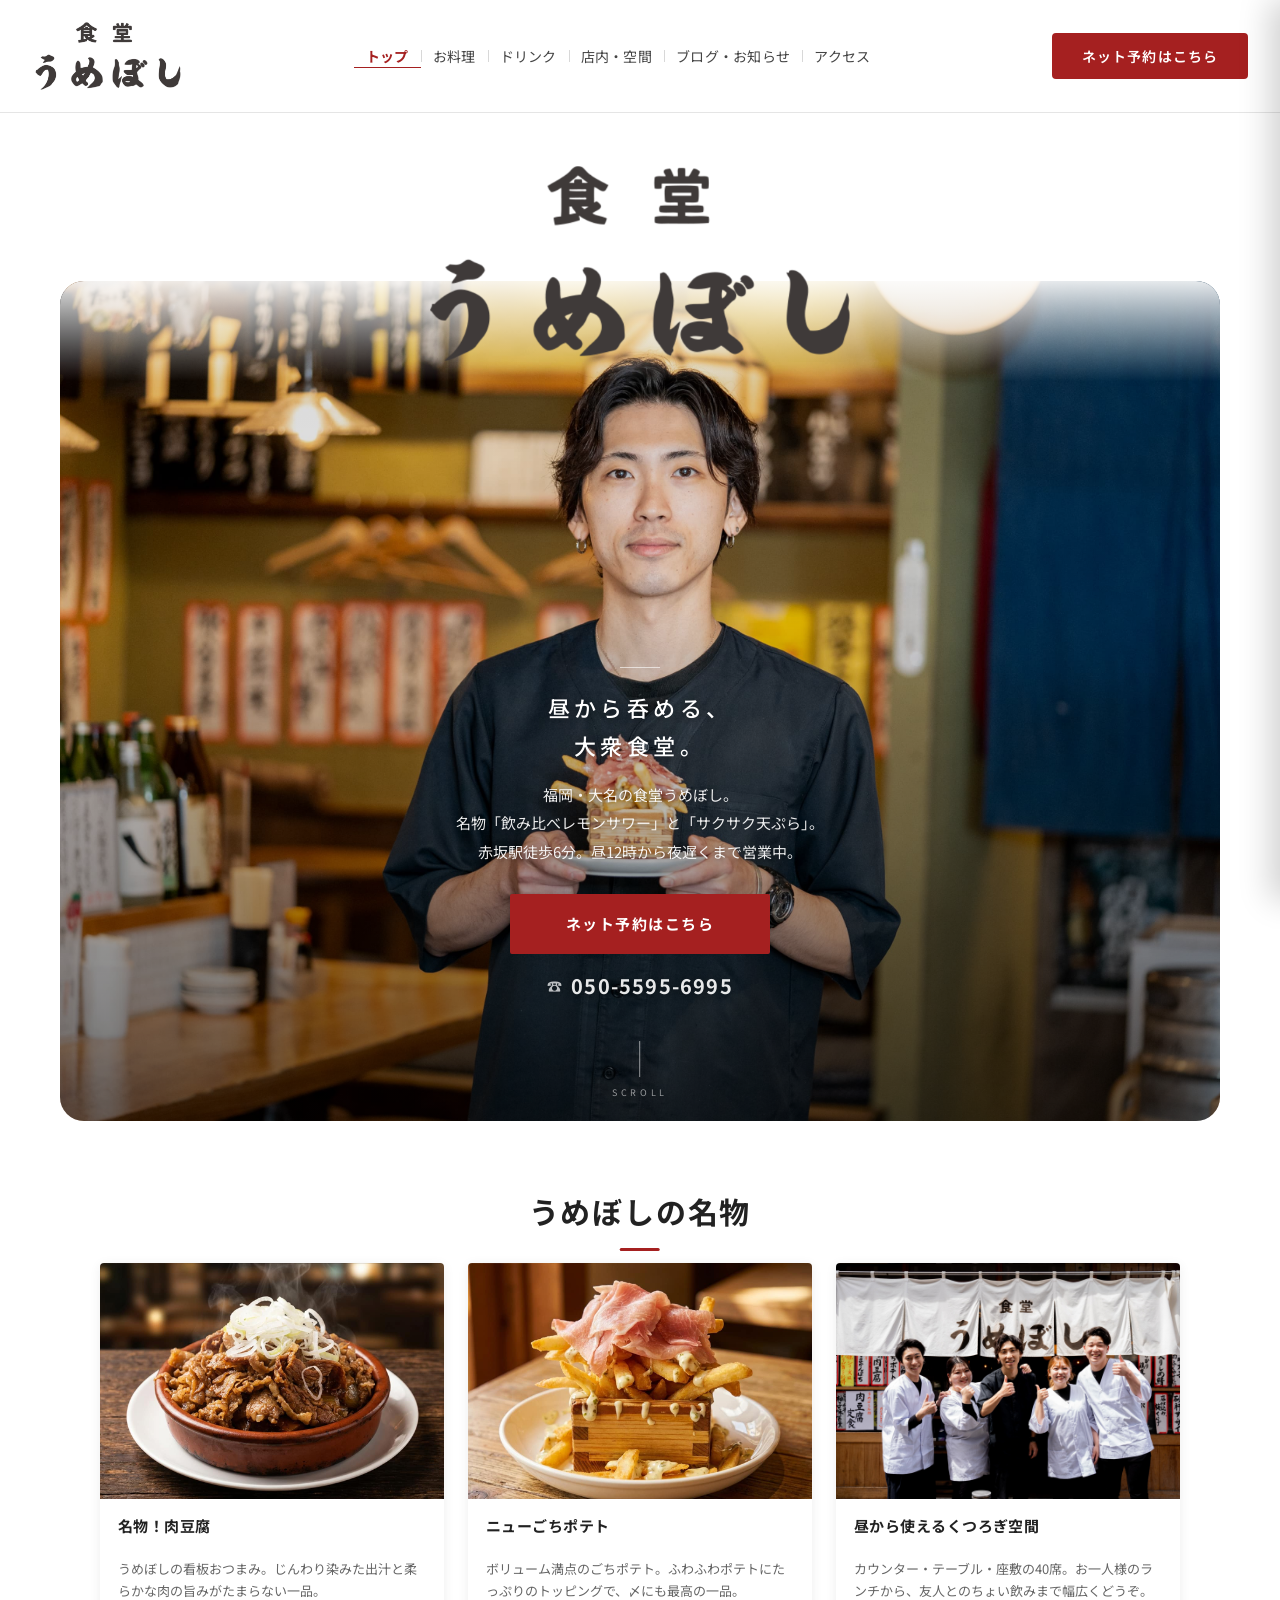
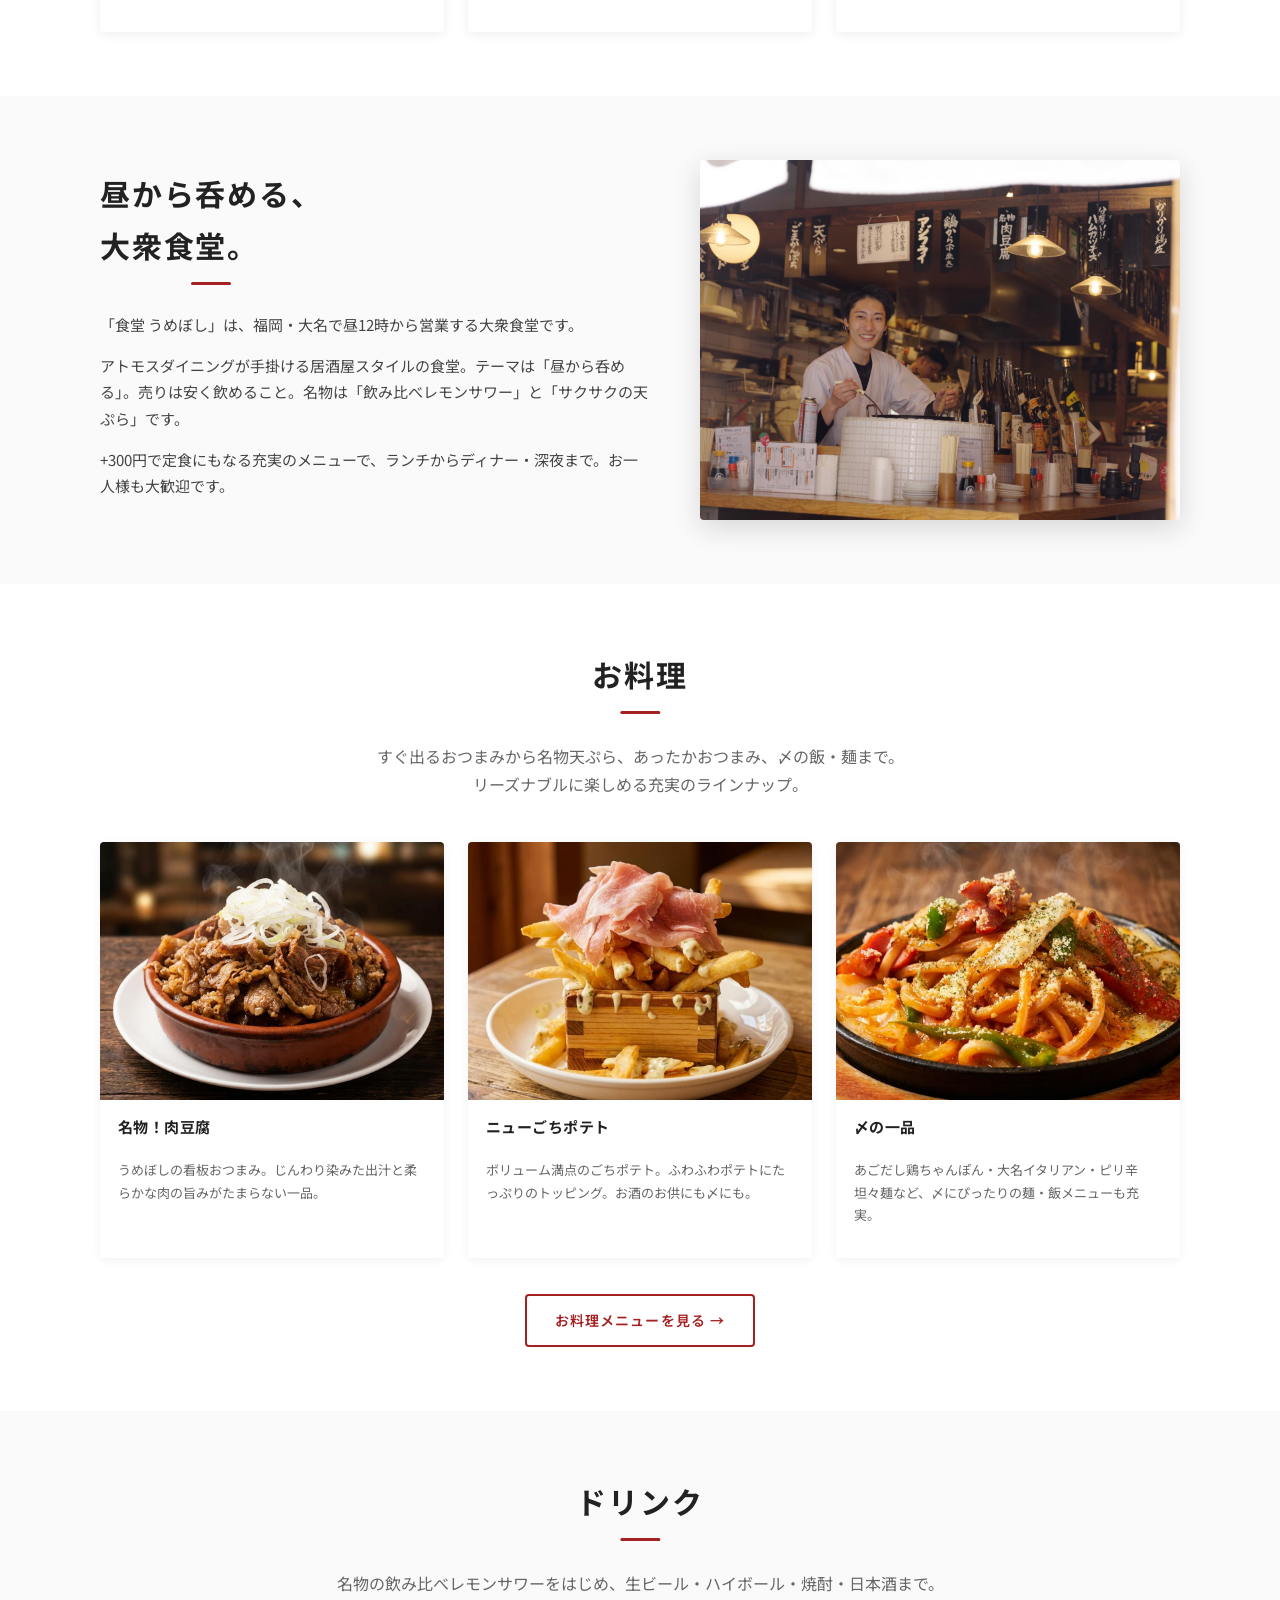
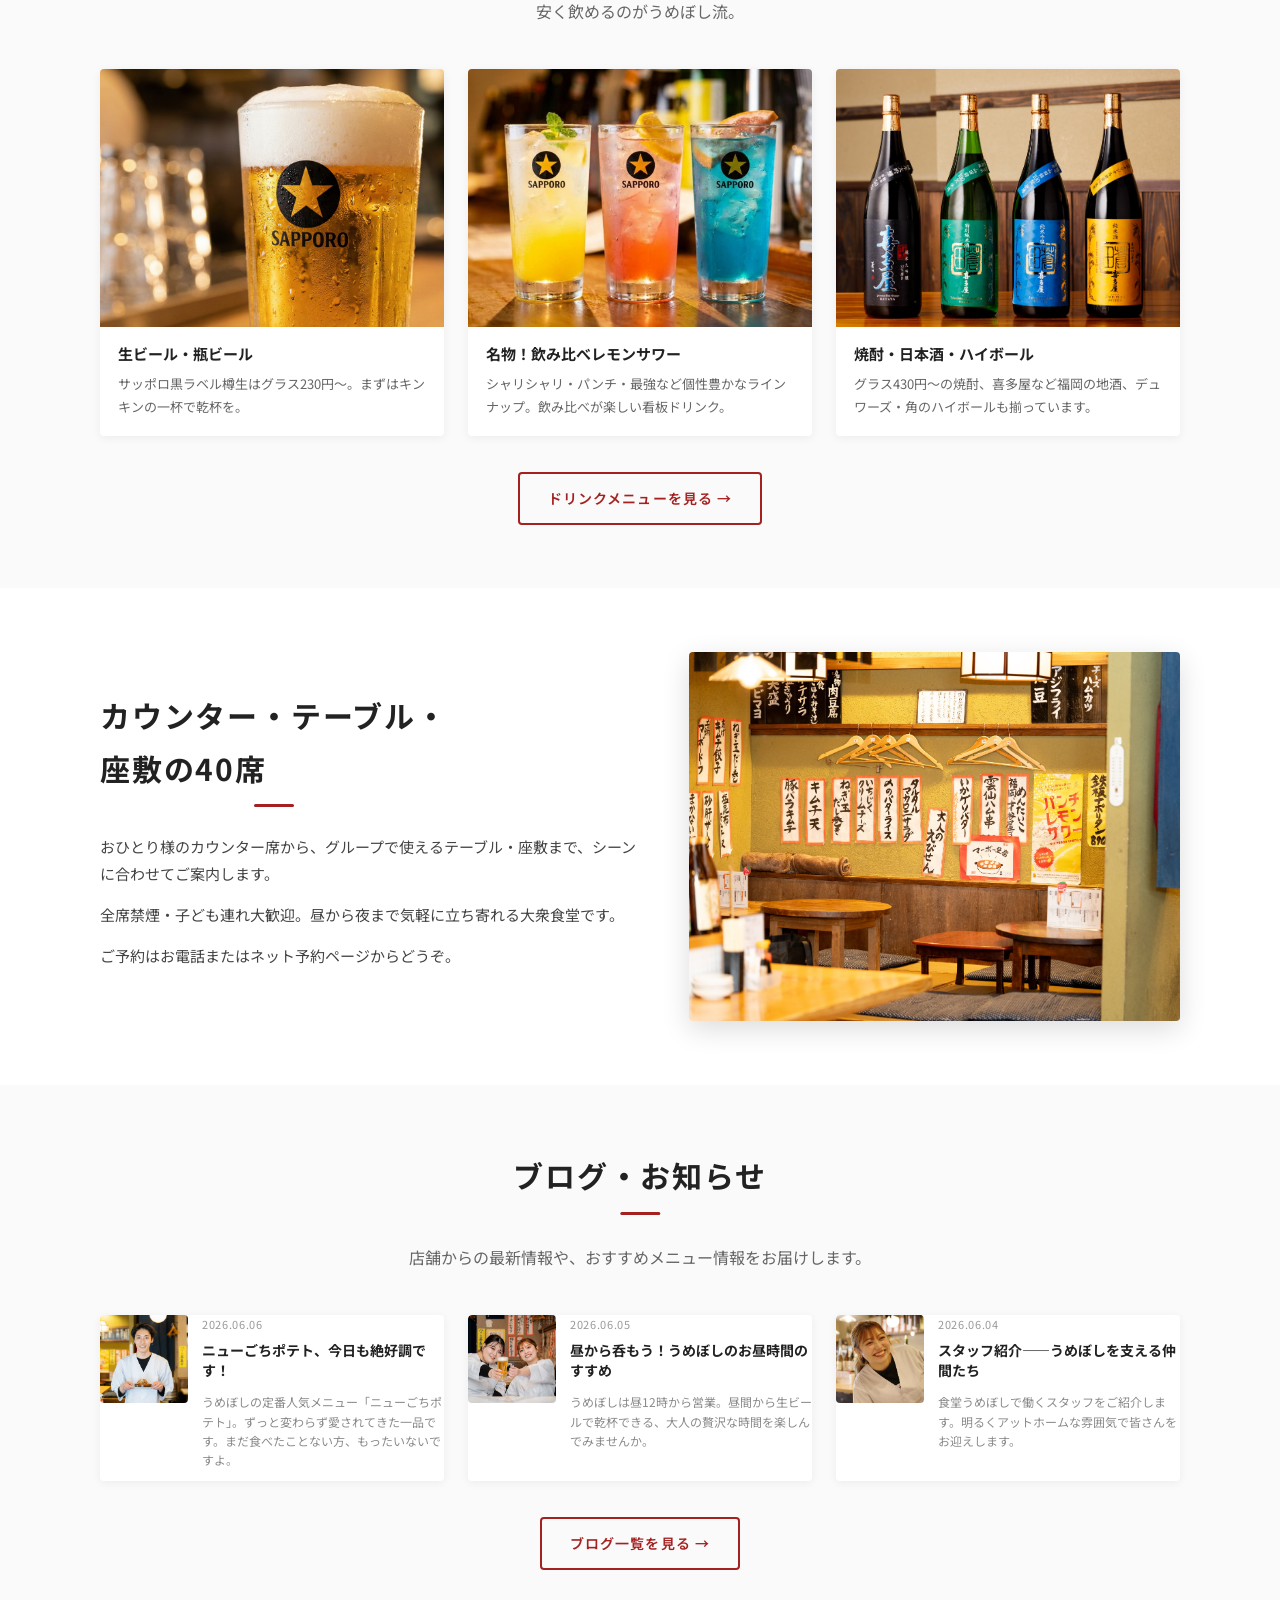
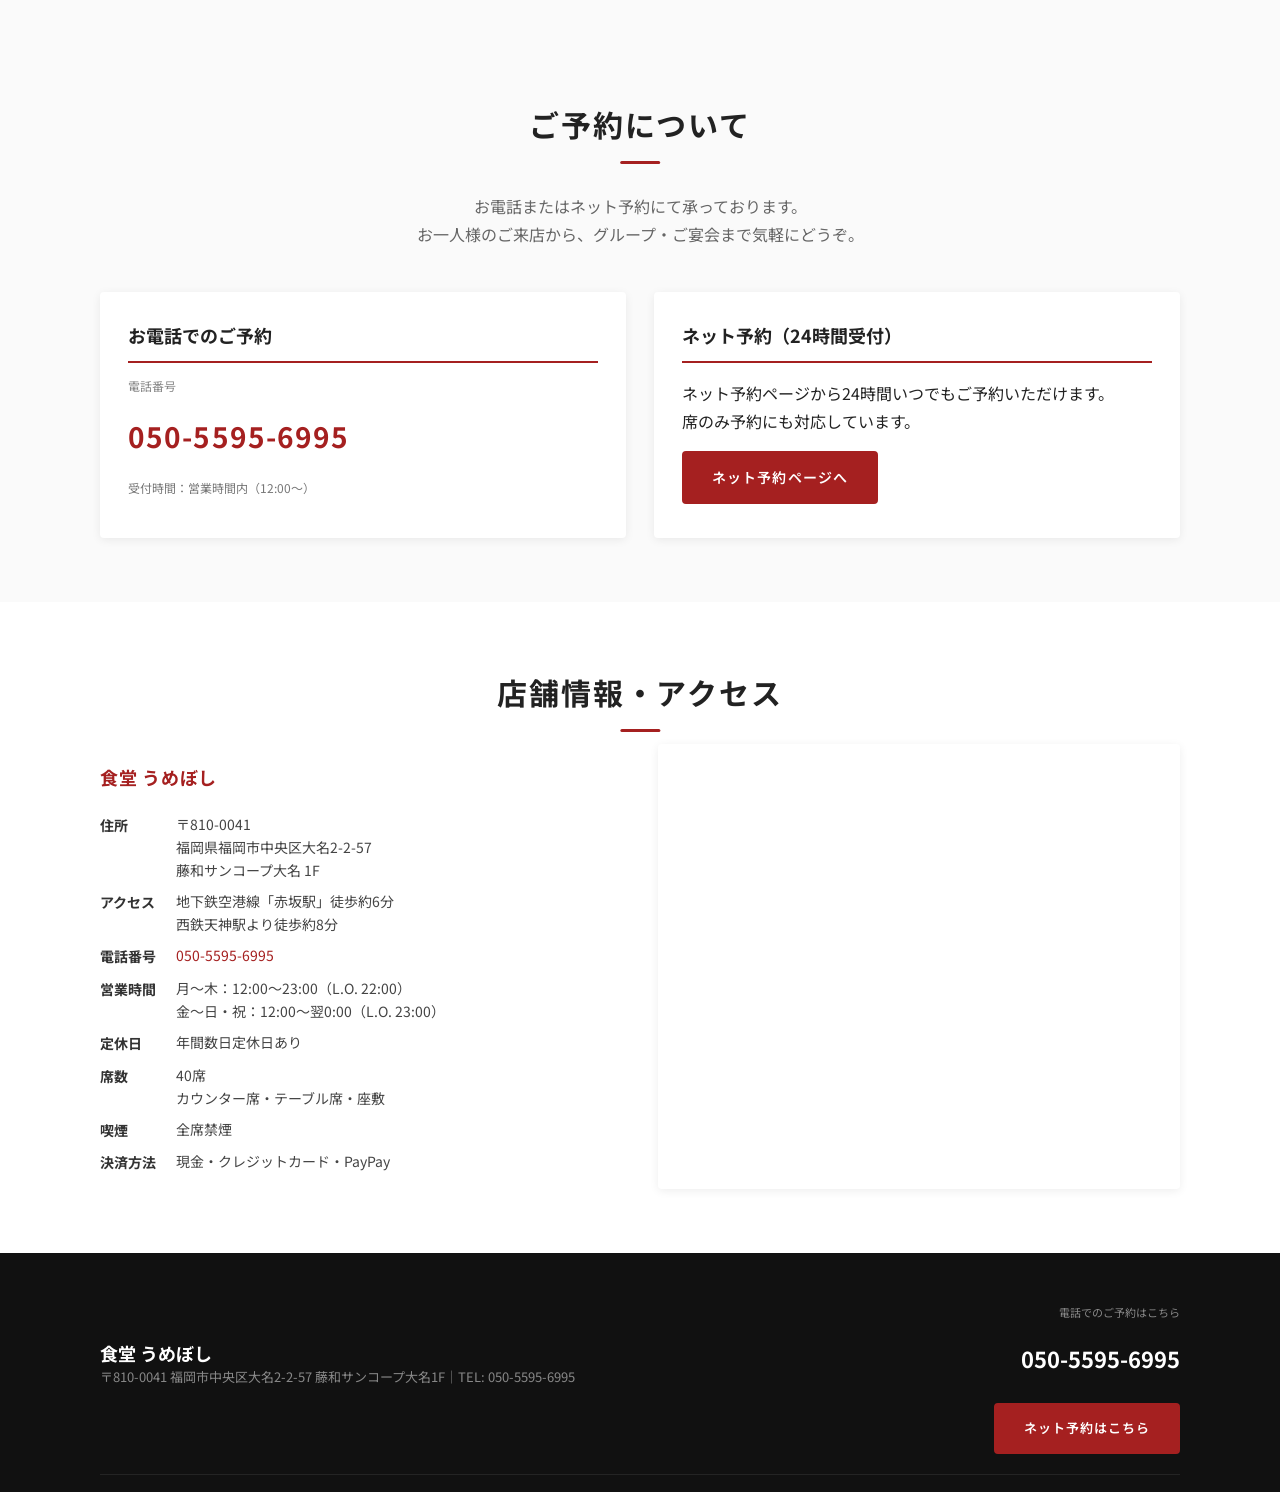
==== index.html @ 9b4485cf "初回コミット：食堂うめぼし 公式サイト - 静的HTML/CSS/JSサイト（GitHub Pages用） - ブログ機能（Sveltia CMS + posts.json） - GA4トラッキング設" ====
<!DOCTYPE html>
<html lang="ja">
<head>
<meta charset="UTF-8">
<title>【公式】食堂 うめぼし｜大名 昼から呑める大衆食堂・天ぷら・レモンサワー</title>
<meta name="viewport" content="width=device-width, initial-scale=1">
<meta name="description" content="福岡・大名の大衆食堂「食堂 うめぼし」。昼12時から営業。名物は飲み比べレモンサワーとサクサク天ぷら。赤坂駅徒歩6分。40席。定食もあり。">
<link rel="icon" href="./images/umeboshi_icon.png">

<!-- Google Fonts -->
<link rel="preconnect" href="https://fonts.googleapis.com">
<link rel="preconnect" href="https://fonts.gstatic.com" crossorigin>
<link href="https://fonts.googleapis.com/css2?family=Noto+Sans+JP:wght@400;500;700&display=swap" rel="stylesheet">

<link rel="stylesheet" href="./style.css">

<!-- OGP -->
<meta property="og:type" content="website">
<meta property="og:site_name" content="食堂 うめぼし">
<meta property="og:title" content="【公式】食堂 うめぼし｜大名 昼から呑める大衆食堂">
<meta property="og:description" content="福岡・大名の大衆食堂。昼12時から営業。名物は飲み比べレモンサワーとサクサク天ぷら。赤坂駅徒歩6分。">
<meta property="og:url" content="https://shokudo-umeboshi.com/">
<meta property="og:image" content="https://shokudo-umeboshi.com/images/hero-slide-1.jpg">
<meta name="twitter:card" content="summary_large_image">
<link rel="canonical" href="https://shokudo-umeboshi.com/">

<!-- 構造化データ -->
<script type="application/ld+json">
{
  "@context": "https://schema.org",
  "@type": "Restaurant",
  "name": "食堂 うめぼし",
  "image": "https://shokudo-umeboshi.com/images/hero-slide-1.jpg",
  "url": "https://shokudo-umeboshi.com/",
  "telephone": "050-5595-6995",
  "servesCuisine": ["大衆食堂","天ぷら","居酒屋","定食"],
  "priceRange": "￥",
  "hasMenu": "https://shokudo-umeboshi.com/menu.html",
  "reservationUrl": "https://yoyaku.toreta.in/umebosi0609/#/",
  "acceptsReservations": true,
  "currenciesAccepted": "JPY",
  "paymentAccepted": "クレジットカード, PayPay, 現金",
  "smokingAllowed": false,
  "address": {
    "@type": "PostalAddress",
    "streetAddress": "大名2-2-57 藤和サンコープ大名 1F",
    "addressLocality": "福岡市中央区",
    "addressRegion": "福岡県",
    "postalCode": "810-0041",
    "addressCountry": "JP"
  },
  "openingHoursSpecification": [
    {
      "@type": "OpeningHoursSpecification",
      "dayOfWeek": ["Monday","Tuesday","Wednesday","Thursday"],
      "opens": "12:00",
      "closes": "23:00"
    },
    {
      "@type": "OpeningHoursSpecification",
      "dayOfWeek": ["Friday","Saturday","Sunday"],
      "opens": "12:00",
      "closes": "24:00"
    }
  ]
}
</script>

<script type="application/ld+json">
{
  "@context": "https://schema.org",
  "@type": "FAQPage",
  "mainEntity": [
    {
      "@type": "Question",
      "name": "食堂 うめぼしの営業時間は？",
      "acceptedAnswer": {
        "@type": "Answer",
        "text": "月〜木は12:00〜23:00（L.O. 22:00）、金〜日・祝は12:00〜翌0:00（L.O. 23:00）です。昼12時から営業しています。"
      }
    },
    {
      "@type": "Question",
      "name": "食堂 うめぼしはどこにありますか？",
      "acceptedAnswer": {
        "@type": "Answer",
        "text": "福岡市中央区大名2-2-57 藤和サンコープ大名1Fにあります。地下鉄空港線「赤坂駅」から徒歩約6分です。"
      }
    },
    {
      "@type": "Question",
      "name": "予約はできますか？",
      "acceptedAnswer": {
        "@type": "Answer",
        "text": "はい、ネット予約またはお電話（050-5595-6995）にてご予約いただけます。当日のご来店も歓迎しています。"
      }
    },
    {
      "@type": "Question",
      "name": "名物メニューは何ですか？",
      "acceptedAnswer": {
        "@type": "Answer",
        "text": "「飲み比べレモンサワー」と「サクサクの天ぷら」が名物です。天ぷらは120円〜リーズナブルに楽しめます。"
      }
    },
    {
      "@type": "Question",
      "name": "定食はありますか？",
      "acceptedAnswer": {
        "@type": "Answer",
        "text": "はい。お料理に+300円でご飯・味噌汁・漬物・ふりかけが付く定食オプションをご用意しています。"
      }
    },
    {
      "@type": "Question",
      "name": "駐車場はありますか？",
      "acceptedAnswer": {
        "@type": "Answer",
        "text": "専用駐車場のご用意はございません。近隣のコインパーキングをご利用ください。赤坂駅から徒歩6分と公共交通機関が大変便利です。"
      }
    }
  ]
}
</script>

<!-- Google tag (gtag.js) -->
<script async src="https://www.googletagmanager.com/gtag/js?id=G-XXXXXXXXXX"></script>
<script>
  window.dataLayer = window.dataLayer || [];
  function gtag(){dataLayer.push(arguments);}
  gtag('js', new Date());
  gtag('config', 'G-XXXXXXXXXX');
</script>
</head>

<body class="is-home" data-page="home">
<div id="top"></div>

<div id="shared-header"></div>

<main id="main">

  <!-- メインビジュアル -->
  <section class="hero">

    <div class="hero-brand">
      <h1 class="hero-logo">
        <img src="./images/umeboshi_logo.png" alt="食堂 うめぼし" class="hero-logo-img">
      </h1>
    </div>

    <div class="hero-visual">
      <div class="hero-slides" aria-hidden="true">
        <div class="hero-slide hero-slide-1 is-active"></div>
        <div class="hero-slide hero-slide-2"></div>
        <div class="hero-slide hero-slide-3"></div>
      </div>

      <div class="hero-visual-content">
        <div class="hero-rule" aria-hidden="true"></div>
        <p class="hero-catch">昼から呑める、<br>大衆食堂。</p>
        <p class="hero-desc">福岡・大名の食堂うめぼし。<br>名物「飲み比べレモンサワー」と「サクサク天ぷら」。<br>赤坂駅徒歩6分。昼12時から夜遅くまで営業中。</p>
        <div class="hero-actions">
          <a href="https://yoyaku.toreta.in/umebosi0609/#/"
            target="_blank" rel="noopener" class="hero-btn-reserve">
            ネット予約はこちら
          </a>
          <a href="tel:0505595699" class="hero-btn-tel">
            <span class="hero-btn-tel__icon">☎</span>050-5595-6995
          </a>
        </div>
      </div>

      <a href="#topics" class="scroll-indicator" aria-label="次のセクションへ">
        <span class="scroll-indicator__line"></span>
        <span class="scroll-indicator__text">SCROLL</span>
      </a>
    </div>

  </section>

  <!-- トピックス -->
  <section id="topics" class="section topics">
    <div class="section-inner">
      <h2 class="section-title">うめぼしの名物</h2>
      <div class="topics-grid">
        <article class="topic-card">
          <div class="topic-image topic-image-1"></div>
          <h3>名物！肉豆腐</h3>
          <p>うめぼしの看板おつまみ。じんわり染みた出汁と柔らかな肉の旨みがたまらない一品。</p>
        </article>
        <article class="topic-card">
          <div class="topic-image topic-image-2"></div>
          <h3>ニューごちポテト</h3>
          <p>ボリューム満点のごちポテト。ふわふわポテトにたっぷりのトッピングで、〆にも最高の一品。</p>
        </article>
        <article class="topic-card">
          <div class="topic-image topic-image-3"></div>
          <h3>昼から使えるくつろぎ空間</h3>
          <p>カウンター・テーブル・座敷の40席。お一人様のランチから、友人とのちょい飲みまで幅広くどうぞ。</p>
        </article>
      </div>
    </div>
  </section>

  <!-- コンセプト -->
  <section id="concept" class="section concept">
    <div class="section-inner concept-inner">
      <div class="concept-text">
        <h2 class="section-title" style="text-align:left; left:auto; transform:none;">
          昼から呑める、<br>大衆食堂。
        </h2>
        <p>「食堂 うめぼし」は、福岡・大名で昼12時から営業する大衆食堂です。</p>
        <p>アトモスダイニングが手掛ける居酒屋スタイルの食堂。テーマは「昼から呑める」。売りは安く飲めること。名物は「飲み比べレモンサワー」と「サクサクの天ぷら」です。</p>
        <p>+300円で定食にもなる充実のメニューで、ランチからディナー・深夜まで。お一人様も大歓迎です。</p>
      </div>
      <div class="concept-image concept-main-image"></div>
    </div>
  </section>

  <!-- お料理 -->
  <section id="menu" class="section menu">
    <div class="section-inner">
      <h2 class="section-title">お料理</h2>
      <p class="section-lead">すぐ出るおつまみから名物天ぷら、あったかおつまみ、〆の飯・麺まで。<br>リーズナブルに楽しめる充実のラインナップ。</p>

      <div class="menu-grid">
        <article class="menu-card">
          <div class="menu-image menu-image-1"></div>
          <h3>名物！肉豆腐</h3>
          <p>うめぼしの看板おつまみ。じんわり染みた出汁と柔らかな肉の旨みがたまらない一品。</p>
        </article>
        <article class="menu-card">
          <div class="menu-image menu-image-2"></div>
          <h3>ニューごちポテト</h3>
          <p>ボリューム満点のごちポテト。ふわふわポテトにたっぷりのトッピング。お酒のお供にも〆にも。</p>
        </article>
        <article class="menu-card">
          <div class="menu-image menu-image-3"></div>
          <h3>〆の一品</h3>
          <p>あごだし鶏ちゃんぽん・大名イタリアン・ピリ辛坦々麺など、〆にぴったりの麺・飯メニューも充実。</p>
        </article>
      </div>

      <div class="more-link">
        <a href="./menu.html" class="btn-secondary">お料理メニューを見る →</a>
      </div>
    </div>
  </section>

  <!-- ドリンク -->
  <section id="drink" class="section drink">
    <div class="section-inner">
      <h2 class="section-title">ドリンク</h2>
      <p class="section-lead">名物の飲み比べレモンサワーをはじめ、生ビール・ハイボール・焼酎・日本酒まで。<br>安く飲めるのがうめぼし流。</p>

      <div class="drink-grid">
        <article class="drink-card">
          <div class="drink-image drink-image-1"></div>
          <h3>生ビール・瓶ビール</h3>
          <p>サッポロ黒ラベル樽生はグラス230円〜。まずはキンキンの一杯で乾杯を。</p>
        </article>
        <article class="drink-card">
          <div class="drink-image drink-image-2"></div>
          <h3>名物！飲み比べレモンサワー</h3>
          <p>シャリシャリ・パンチ・最強など個性豊かなラインナップ。飲み比べが楽しい看板ドリンク。</p>
        </article>
        <article class="drink-card">
          <div class="drink-image drink-image-3"></div>
          <h3>焼酎・日本酒・ハイボール</h3>
          <p>グラス430円〜の焼酎、喜多屋など福岡の地酒、デュワーズ・角のハイボールも揃っています。</p>
        </article>
      </div>

      <div class="more-link">
        <a href="./drink.html" class="btn-secondary">ドリンクメニューを見る →</a>
      </div>
    </div>
  </section>

  <!-- 店内・空間 -->
  <section id="space" class="section space">
    <div class="section-inner space-inner">
      <div class="space-text">
        <h2 class="section-title" style="text-align:left; left:auto; transform:none;">
          カウンター・テーブル・<br>座敷の40席
        </h2>
        <p>おひとり様のカウンター席から、グループで使えるテーブル・座敷まで、シーンに合わせてご案内します。</p>
        <p>全席禁煙・子ども連れ大歓迎。昼から夜まで気軽に立ち寄れる大衆食堂です。</p>
        <p>ご予約はお電話またはネット予約ページからどうぞ。</p>
      </div>
      <div class="space-image space-main-image"></div>
    </div>
  </section>

  <!-- ブログ・お知らせ -->
  <section id="blog" class="section blog">
    <div class="section-inner">
      <h2 class="section-title">ブログ・お知らせ</h2>
      <p class="section-lead">店舗からの最新情報や、おすすめメニュー情報をお届けします。</p>

      <div class="blog-grid" id="blog-latest-grid">
        <article class="blog-card">
          <a href="./blog/index.html">
            <div class="blog-body" style="padding:24px;">
              <h3 class="blog-title">ブログ一覧を見る</h3>
              <p class="blog-excerpt">最新情報やおすすめ記事を掲載しています。</p>
            </div>
          </a>
        </article>
      </div>

      <div class="more-link">
        <a href="./blog/index.html" class="btn-secondary">ブログ一覧を見る →</a>
      </div>
    </div>
  </section>

  <div id="shared-bottom"></div>

  <a href="#top" class="page-top" aria-label="ページの先頭へ"><svg xmlns="http://www.w3.org/2000/svg" width="22" height="22" viewBox="0 0 24 24" fill="none" stroke="currentColor" stroke-width="2.5" stroke-linecap="round" stroke-linejoin="round"><polyline points="18 15 12 9 6 15"/></svg></a>

</main>

<script src="./common.js"></script>
<script>
/* ヒーロー スライドショー */
(function () {
  const slides = document.querySelectorAll('.hero-slide');
  if (slides.length < 2) return;
  let current = 0;
  setInterval(function () {
    slides[current].classList.remove('is-active');
    current = (current + 1) % slides.length;
    slides[current].classList.add('is-active');
  }, 5000);
})();

/* トップ：ブログ最新3件を自動表示 */
(function () {
  const grid = document.getElementById('blog-latest-grid');
  if (!grid) return;

  function esc(s) {
    return String(s ?? '').replaceAll('&','&amp;').replaceAll('<','&lt;')
      .replaceAll('>','&gt;').replaceAll('"','&quot;').replaceAll("'","&#39;");
  }
  function fmtDate(d) {
    const m = String(d || '').match(/^(\d{4})-(\d{2})-(\d{2})$/);
    return m ? `${m[1]}.${m[2]}.${m[3]}` : esc(d || '');
  }

  fetch('./blog/posts.json', { cache: 'no-store' })
    .then(r => { if (!r.ok) throw new Error(); return r.json(); })
    .then(data => {
      const posts = data.posts ?? data;
      if (!Array.isArray(posts)) throw new Error();
      posts.sort((a, b) => String(b.date || '').localeCompare(String(a.date || '')));
      const top3 = posts.slice(0, 3);
      grid.innerHTML = '';
      top3.forEach(p => {
        const img = p.image ? String(p.image).replace(/^\.\.\//, './') : '';
        const bg  = img ? `background-image:url('${esc(img)}');` : 'background:#f0f0f0;';
        const el  = document.createElement('article');
        el.className = 'blog-card';
        el.innerHTML = `
          <a href="./blog/posts/post.html#${encodeURIComponent(p.slug)}">
            <div class="blog-image" style="${bg}"></div>
            <div class="blog-body">
              <time class="blog-date" datetime="${esc(p.date)}">${fmtDate(p.date)}</time>
              <h3 class="blog-title">${esc(p.title)}</h3>
              <p class="blog-excerpt">${esc(p.excerpt)}</p>
            </div>
          </a>`;
        grid.appendChild(el);
      });
    })
    .catch(() => {
      grid.innerHTML = `
        <article class="blog-card">
          <a href="./blog/index.html">
            <div class="blog-body" style="padding:24px;">
              <h3 class="blog-title">ブログ一覧を見る</h3>
              <p class="blog-excerpt">最新情報やおすすめ記事を掲載しています。</p>
            </div>
          </a>
        </article>`;
    });
})();
</script>

</body>
</html>
---- style.css ----
/* --------------- reset & base --------------- */

:root {
  --header-h: 112px;

  /* ===== THEME COLOR (UMEBOSHI / Izakaya Red) ===== */
  --primary:        #a52020;
  --primary-hover:  #831a1a;
  --primary-soft:   #fef5f5;
  --primary-ink:    #fff;
  --gold:           #d4891a;
  --gold-soft:      #fdf5e3;
}

*,
*::before,
*::after { box-sizing: border-box; }

html { scroll-behavior: smooth; }

body {
  margin: 0;
  font-family: "Noto Sans JP", "Hiragino Sans", "Yu Gothic", sans-serif;
  color: #222;
  background-color: #fafafa;
  line-height: 1.75;
}

img {
  max-width: 100%;
  height: auto;
  display: block;
}

a { color: inherit; text-decoration: none; }

ul { margin: 0; padding: 0; list-style: none; }

h1, h2, h3, h4 {
  margin: 0;
  font-weight: 700;
}


/* --------------- layout helpers --------------- */

.section {
  padding: 64px 16px;
  scroll-margin-top: var(--header-h);
}

body.is-home .section {
  opacity: 0;
  transform: translateY(20px);
  transition: opacity .65s ease, transform .65s ease;
  will-change: opacity, transform;
}

body.is-home .section.is-inview {
  opacity: 1;
  transform: translateY(0);
}

body:not(.is-home) .section {
  opacity: 1;
  transform: none;
  transition: none;
}

@media (prefers-reduced-motion: reduce) {
  .section {
    opacity: 1;
    transform: none;
    transition: none;
  }
}

.section-inner {
  max-width: 1080px;
  margin: 0 auto;
}

.section-title {
  font-size: 30px;
  letter-spacing: 0.06em;
  text-align: center;
  margin-bottom: 12px;
  position: relative;
  display: inline-block;
  left: 50%;
  transform: translateX(-50%);
}

.section-title::after {
  content: "";
  display: block;
  width: 40px;
  height: 3px;
  background: var(--primary);
  margin: 10px auto 0;
  border-radius: 2px;
}

.section-lead {
  text-align: center;
  margin-bottom: 44px;
  color: #666;
}


/* --------------- buttons --------------- */

.btn-primary,
.btn-secondary {
  display: inline-block;
  padding: 12px 28px;
  border-radius: 4px;
  font-size: 14px;
  letter-spacing: 0.08em;
  border: 2px solid transparent;
  transition: all 0.2s ease;
  white-space: nowrap;
  font-weight: 600;
}

.btn-primary {
  background-color: var(--primary);
  color: #fff;
  border-color: var(--primary);
}

.btn-primary:hover {
  background-color: var(--primary-hover);
  border-color: var(--primary-hover);
}

.btn-secondary {
  background-color: transparent;
  color: var(--primary);
  border-color: var(--primary);
}

.btn-secondary:hover {
  background-color: var(--primary-soft);
}


/* --------------- page top button --------------- */

.page-top {
  position: fixed;
  right: 18px;
  bottom: calc(18px + env(safe-area-inset-bottom, 0px));
  width: 48px;
  height: 48px;
  border-radius: 4px;
  display: grid;
  place-items: center;
  background: var(--primary);
  color: #fff;
  border: 1px solid var(--primary);
  box-shadow: 0 4px 14px rgba(165,32,32,0.3);
  line-height: 0;
  z-index: 900;
  opacity: 0;
  transform: translateY(10px);
  pointer-events: none;
  transition: opacity .18s ease, transform .18s ease;
}

.page-top.is-show {
  opacity: 1;
  transform: translateY(0);
  pointer-events: auto;
}

.page-top:hover { background: var(--primary-hover); }


/* --------------- header --------------- */

.site-header {
  position: sticky;
  top: 0;
  left: 0;
  width: 100%;
  z-index: 1000;
  background: #fff;
  color: #222;
  box-shadow: 0 1px 0 rgba(0,0,0,0.10);
}

.header-inner {
  width: 100%;
  padding: 16px 32px;
  display: flex;
  align-items: center;
  justify-content: space-between;
  gap: 24px;
}

.header-brand { flex-shrink: 0; }

.site-logo {
  display: flex;
  align-items: center;
  line-height: 1;
}

.site-logo-img {
  height: 80px;
  width: auto;
  display: block;
}

.header-right {
  display: flex;
  align-items: center;
  gap: 16px;
  flex-shrink: 0;
}

.header-cta {
  display: flex;
  flex-direction: column;
  align-items: flex-end;
  gap: 5px;
}

.header-reserve {
  font-size: 14px;
  text-align: center;
  transition: min-width 0.35s ease, padding 0.3s ease;
}

.header-tel-link {
  font-size: 12px;
  font-weight: 700;
  color: var(--primary);
  letter-spacing: 0.04em;
}

.global-nav {
  flex: 1;
  display: flex;
  justify-content: center;
  align-items: center;
  overflow: hidden;
  transition: opacity 0.25s ease, max-width 0.35s ease;
  max-width: 800px;
}

.global-nav ul {
  display: flex;
  flex-wrap: nowrap;
  align-items: stretch;
  height: 100%;
  gap: 0;
  padding: 0;
  margin: 0;
  list-style: none;
}

.global-nav li {
  display: flex;
  align-items: stretch;
  position: relative;
}

.global-nav li + li::before {
  content: '';
  position: absolute;
  left: 0;
  top: 50%;
  transform: translateY(-50%);
  width: 1px;
  height: 12px;
  background: #d8d8d8;
}

.global-nav a {
  display: flex;
  align-items: center;
  padding: 0 12px;
  height: 100%;
  font-size: 14px;
  color: #444;
  letter-spacing: 0.02em;
  white-space: nowrap;
  text-align: center;
  position: relative;
  transition: color 0.2s;
}

.global-nav a::after {
  content: '';
  position: absolute;
  bottom: -1px;
  left: 0;
  width: 100%;
  height: 2px;
  background: var(--primary);
  transform: scaleX(0);
  transform-origin: left center;
  transition: transform 0.25s ease;
}

.global-nav a:hover { color: var(--primary); }
.global-nav a:hover::after { transform: scaleX(1); }

.global-nav a[aria-current] {
  color: var(--primary);
  font-weight: 700;
}
.global-nav a[aria-current]::after { transform: scaleX(1); }

.header-only-desktop { display: block; }
.global-nav.header-only-desktop { display: flex; }

.nav-toggle {
  display: none !important;
  width: 40px;
  height: 36px;
  padding: 0;
  border-radius: 4px;
  border: 1px solid #ddd;
  background: transparent;
  flex-direction: column;
  align-items: center;
  justify-content: center;
  gap: 5px;
  -webkit-tap-highlight-color: transparent;
  appearance: none;
  -webkit-appearance: none;
  cursor: pointer;
}

.nav-toggle__bar {
  width: 20px;
  height: 2px;
  background: #333;
  border-radius: 2px;
  margin: 0 !important;
}

@media (max-width: 900px) {
  .nav-toggle { display: flex !important; }
}


/* --------------- drawer --------------- */

.drawer-overlay {
  position: fixed;
  inset: 0;
  background: rgba(0,0,0,0.5);
  opacity: 0;
  pointer-events: none;
  transition: opacity .22s ease;
  z-index: 999;
}

.drawer {
  position: fixed;
  top: 0;
  right: 0;
  height: 100dvh;
  width: min(84vw, 360px);
  background: #fff;
  transform: translateX(100%);
  transition: transform .22s ease;
  z-index: 1001;
  padding: 18px 18px 22px;
  overflow-y: auto;
  -webkit-overflow-scrolling: touch;
  box-shadow: -10px 0 30px rgba(0,0,0,0.18);
}

.drawer.is-open { transform: translateX(0); }
.drawer-overlay.is-open { opacity: 1; pointer-events: auto; }

.drawer-close {
  appearance: none;
  -webkit-appearance: none;
  background: transparent;
  border: 0;
  font-size: 32px;
  line-height: 1;
  cursor: pointer;
  margin-left: auto;
  display: block;
  color: #333;
}

.drawer nav ul { padding: 18px 8px 8px; }

.drawer nav a {
  display: block;
  padding: 14px 8px;
  border-bottom: 1px solid #f0f0f0;
  color: #222;
  font-size: 15px;
  letter-spacing: 0.04em;
}

.drawer nav a:hover { color: var(--primary); }


/* --------------- hero --------------- */

.hero { background: #fff; }

.hero-brand {
  background: transparent;
  text-align: center;
  padding: clamp(24px, 4vh, 48px) 20px 0;
  position: relative;
  z-index: 3;
}

.hero-logo { margin: 0; line-height: 1; }

.hero-logo-img {
  width: clamp(200px, 35vw, 440px);
  height: auto;
  display: inline-block;
}

.hero-visual {
  position: relative;
  height: calc(100vh - 60px);
  min-height: 480px;
  margin-top: clamp(-100px, -8vw, -40px);
  margin-left: clamp(16px, 5vw, 60px);
  margin-right: clamp(16px, 5vw, 60px);
  border-radius: 24px;
  overflow: hidden;
  z-index: 1;
}

.hero-slides {
  position: absolute;
  inset: 0;
  z-index: 0;
}

.hero-slide {
  position: absolute;
  inset: 0;
  background-size: cover;
  background-position: center;
  opacity: 0;
  transition: opacity 1.6s ease;
}

.hero-slide.is-active { opacity: 1; }

.hero-slide-1 { background-image: url("./images/hero-slide-1.jpg"); }
.hero-slide-2 { background-image: url("./images/hero-slide-2.jpg"); }
.hero-slide-3 { background-image: url("./images/hero-slide-3.jpg"); }

.hero-visual::before {
  content: "";
  position: absolute;
  inset: 0;
  background: linear-gradient(
    to bottom,
    rgba(0,0,0,0.15) 0%,
    rgba(0,0,0,0.10) 40%,
    rgba(0,0,0,0.55) 100%
  );
  z-index: 1;
  pointer-events: none;
}

.hero-visual::after {
  content: "";
  position: absolute;
  top: 0;
  left: 0;
  right: 0;
  height: clamp(60px, 10vw, 100px);
  background: linear-gradient(to bottom, rgba(255,255,255,0.90) 0%, transparent 100%);
  z-index: 2;
  pointer-events: none;
}

.hero-visual-content {
  position: absolute;
  left: 50%;
  bottom: 14%;
  transform: translateX(-50%);
  width: 100%;
  max-width: 560px;
  padding: 0 20px;
  text-align: center;
  color: #fff;
  z-index: 3;
}

.hero-rule {
  width: 40px;
  height: 1px;
  background: rgba(255,255,255,0.60);
  margin: 0 auto 20px;
}

.hero-catch {
  font-size: clamp(16px, 2.5vw, 22px);
  font-weight: 500;
  letter-spacing: 0.20em;
  color: #fff;
  margin: 0 0 16px;
  text-shadow: 0 1px 10px rgba(0,0,0,0.5);
}

.hero-desc {
  font-size: clamp(13px, 1.6vw, 15px);
  color: rgba(255,255,255,0.92);
  margin: 0 0 28px;
  line-height: 1.9;
  text-shadow: 0 1px 6px rgba(0,0,0,0.45);
}

.hero-actions {
  display: flex;
  flex-direction: column;
  align-items: center;
  gap: 14px;
}

.hero-btn-reserve {
  display: inline-flex;
  align-items: center;
  justify-content: center;
  min-width: 260px;
  padding: 15px 36px;
  background: var(--primary);
  color: #fff;
  font-size: 15px;
  font-weight: 700;
  letter-spacing: 0.10em;
  border: 2px solid var(--primary);
  border-radius: 2px;
  transition: background 0.2s, transform 0.15s;
}

.hero-btn-reserve:hover {
  background: var(--primary-hover);
  border-color: var(--primary-hover);
  transform: translateY(-2px);
}

.hero-btn-tel {
  display: inline-flex;
  align-items: center;
  gap: 8px;
  font-size: 20px;
  font-weight: 700;
  color: #fff;
  letter-spacing: 0.06em;
  text-shadow: 0 1px 8px rgba(0,0,0,0.5);
  opacity: 0.90;
  transition: opacity 0.15s;
}

.hero-btn-tel:hover { opacity: 1; }
.hero-btn-tel__icon { font-size: 15px; opacity: 0.8; }

.scroll-indicator {
  position: absolute;
  left: 50%;
  bottom: calc(20px + env(safe-area-inset-bottom, 0px));
  transform: translateX(-50%);
  display: flex;
  flex-direction: column;
  align-items: center;
  gap: 8px;
  color: #fff;
  text-decoration: none;
  z-index: 3;
}

.scroll-indicator__line {
  display: block;
  width: 1px;
  height: 36px;
  background: rgba(255,255,255,0.55);
  animation: scrollLine 2s ease-in-out infinite;
  transform-origin: top;
}

@keyframes scrollLine {
  0%   { transform: scaleY(0); opacity: 0; }
  50%  { transform: scaleY(1); opacity: 1; }
  100% { transform: scaleY(1); opacity: 0; }
}

.scroll-indicator__text {
  font-size: 9px;
  letter-spacing: 0.4em;
  opacity: 0.55;
}


/* --------------- topics --------------- */

.topics { background-color: #fff; }

.topics-grid {
  display: grid;
  grid-template-columns: repeat(3, minmax(0, 1fr));
  gap: 24px;
}

.topic-card {
  background-color: #fff;
  border-radius: 4px;
  box-shadow: 0 2px 12px rgba(0,0,0,0.07);
  overflow: hidden;
  display: flex;
  flex-direction: column;
  transition: transform 0.2s ease, box-shadow 0.2s ease;
}

.topic-card:hover {
  transform: translateY(-4px);
  box-shadow: 0 8px 24px rgba(0,0,0,0.12);
}

.topic-image {
  aspect-ratio: 16 / 11;
  background-size: cover;
  background-position: center;
}

.topic-image-1 { background-image: url("./images/topics-card-1.jpg"); }
.topic-image-2 { background-image: url("./images/topics-card-2.jpg"); }
.topic-image-3 { background-image: url("./images/topics-card-3.jpg"); }

.topic-card h3 {
  font-size: 15px;
  padding: 14px 18px 6px;
  letter-spacing: 0.03em;
}

.topic-card p {
  font-size: 13px;
  padding: 0 18px 18px;
  color: #666;
  line-height: 1.65;
}


/* --------------- concept --------------- */

.concept { background-color: #fafafa; }

.concept-inner {
  display: grid;
  grid-template-columns: 1.15fr 1fr;
  gap: 48px;
  align-items: center;
}

.concept-text p {
  margin-bottom: 14px;
  color: #444;
  font-size: 15px;
}

.concept-image {
  border-radius: 4px;
  aspect-ratio: 4 / 3;
  background-size: cover;
  background-position: center;
  box-shadow: 0 8px 28px rgba(0,0,0,0.14);
}

.concept-main-image { background-image: url("./images/concept-main.jpg"); }


/* --------------- menu --------------- */

.menu { background-color: #fff; }

.menu-grid {
  display: grid;
  grid-template-columns: repeat(3, minmax(0, 1fr));
  gap: 24px;
}

.menu-card {
  background-color: #fff;
  border-radius: 4px;
  overflow: hidden;
  box-shadow: 0 2px 10px rgba(0,0,0,0.06);
  transition: transform 0.2s, box-shadow 0.2s;
}

.menu-card:hover {
  transform: translateY(-4px);
  box-shadow: 0 8px 22px rgba(0,0,0,0.12);
}

.menu-image {
  aspect-ratio: 4 / 3;
  background-size: cover;
  background-position: center;
}

.menu-image-1 { background-image: url("./images/menu-card-1.jpg"); }
.menu-image-2 { background-image: url("./images/menu-card-2.jpg"); }
.menu-image-3 { background-image: url("./images/menu-card-3.jpg"); }

.menu-card h3 {
  font-size: 15px;
  padding: 14px 18px 6px;
  letter-spacing: 0.03em;
}

.menu-card p {
  font-size: 13px;
  padding: 0 18px 18px;
  color: #666;
}


/* --------------- drink --------------- */

.drink { background-color: #fafafa; }

.drink-grid {
  display: grid;
  grid-template-columns: repeat(3, minmax(0, 1fr));
  gap: 24px;
}

.drink-card {
  background-color: #fff;
  border-radius: 4px;
  overflow: hidden;
  box-shadow: 0 2px 10px rgba(0,0,0,0.06);
  transition: transform 0.2s;
}

.drink-card:hover { transform: translateY(-3px); }

.drink-image {
  aspect-ratio: 4 / 3;
  background-size: cover;
  background-position: center;
}

.drink-image-1 { background-image: url("./images/drink-card-1.jpg"); }
.drink-image-2 { background-image: url("./images/drink-card-2.jpg"); }
.drink-image-3 { background-image: url("./images/drink-card-3.jpg"); }

.drink-card h3 {
  font-size: 15px;
  padding: 14px 18px 6px;
  margin: 0;
}

.drink-card p {
  font-size: 13px;
  padding: 0 18px 18px;
  color: #666;
  margin: 0;
}


/* --------------- space --------------- */

.space { background-color: #fff; }

.space-inner {
  display: grid;
  grid-template-columns: 1.1fr 1fr;
  gap: 48px;
  align-items: center;
}

.space-text p {
  margin-bottom: 14px;
  color: #444;
  font-size: 15px;
}

.space-image {
  border-radius: 4px;
  aspect-ratio: 4 / 3;
  background-size: cover;
  background-position: center;
  box-shadow: 0 8px 28px rgba(0,0,0,0.14);
}

.space-main-image { background-image: url("./images/space-main.jpg"); }


/* --------------- blog --------------- */

.blog { background-color: #fafafa; }

.blog-grid {
  display: grid;
  grid-template-columns: repeat(3, minmax(0, 1fr));
  gap: 24px;
}

.blog-card {
  border-radius: 4px;
  overflow: hidden;
  box-shadow: 0 2px 10px rgba(0,0,0,0.06);
  background: #fff;
  transition: transform 0.2s, box-shadow 0.2s;
}

.blog-card:hover {
  transform: translateY(-4px);
  box-shadow: 0 8px 22px rgba(0,0,0,0.12);
}

.blog-card a { display: block; color: inherit; }

.blog-image {
  width: 100%;
  aspect-ratio: 16 / 9;
  background-size: cover;
  background-position: center;
  background-repeat: no-repeat;
}

.blog-body { padding: 14px 16px 18px; }

.blog-date {
  font-size: 11px;
  color: #999;
  letter-spacing: 0.06em;
  display: block;
  margin-bottom: 6px;
}

.blog-title {
  font-size: 14px;
  font-weight: 700;
  line-height: 1.5;
  margin-bottom: 6px;
}

.blog-excerpt {
  font-size: 12px;
  color: #777;
  line-height: 1.65;
}

#blogList .blog-card a {
  display: grid;
  grid-template-columns: 88px 1fr;
  gap: 14px;
  align-items: start;
}

#blogList .blog-card .blog-image {
  width: 88px;
  height: 88px;
  aspect-ratio: 1 / 1;
  border-radius: 4px;
}

#blogList .blog-card .blog-body { padding: 0; }
#blogList .blog-title { font-size: 15px; }
#blogList .blog-excerpt { font-size: 13px; }

#blog-latest-grid .blog-card a {
  display: grid;
  grid-template-columns: 88px 1fr;
  gap: 14px;
  align-items: start;
}

#blog-latest-grid .blog-card .blog-image {
  width: 88px;
  height: 88px;
  aspect-ratio: 1 / 1;
  border-radius: 4px;
  background-size: cover;
  background-position: center;
  background-repeat: no-repeat;
}

#blog-latest-grid .blog-card .blog-body { margin-top: 0; padding: 0; }
#blog-latest-grid .blog-title { font-size: 14px; line-height: 1.45; margin-bottom: 4px; }
#blog-latest-grid .blog-excerpt { font-size: 12px; line-height: 1.6; opacity: 0.85; }

@media (max-width: 600px) {
  #blogList .blog-card a,
  #blog-latest-grid .blog-card a {
    grid-template-columns: 1fr;
  }
  #blogList .blog-card .blog-image,
  #blog-latest-grid .blog-card .blog-image {
    width: 100%;
    height: auto;
    aspect-ratio: 16 / 9;
    margin-bottom: 8px;
  }
}


/* --------------- reserve --------------- */

.reserve { background-color: #fafafa; }

.reserve-grid {
  display: grid;
  grid-template-columns: repeat(2, minmax(0, 1fr));
  gap: 28px;
}

.reserve-block {
  background-color: #fff;
  border-radius: 4px;
  padding: 28px;
  box-shadow: 0 2px 10px rgba(0,0,0,0.07);
}

.reserve-block h3 {
  font-size: 18px;
  margin-bottom: 12px;
  padding-bottom: 10px;
  border-bottom: 2px solid var(--primary);
}

.reserve-tel-label {
  font-size: 12px;
  color: #888;
  margin-bottom: 4px;
}

.reserve-tel-number a {
  font-size: 28px;
  font-weight: 700;
  color: var(--primary);
  letter-spacing: 0.04em;
}

.reserve-time {
  font-size: 12px;
  color: #777;
  margin-top: 8px;
}


/* --------------- access --------------- */

.access { background-color: #fff; }

.access-grid {
  display: grid;
  grid-template-columns: 1fr 1fr;
  gap: 36px;
  align-items: stretch;
}

.access-map {
  border-radius: 4px;
  box-shadow: 0 2px 10px rgba(0,0,0,0.07);
  overflow: hidden;
  display: flex;
  min-height: 380px;
}

.access-map iframe {
  width: 100%;
  height: 100%;
  border: 0;
  display: block;
  flex: 1;
}

.shop-name {
  font-size: 18px;
  font-weight: 700;
  margin-bottom: 20px;
  color: var(--primary);
  letter-spacing: 0.04em;
}

.shop-data {
  display: grid;
  grid-template-columns: auto 1fr;
  gap: 8px 20px;
  font-size: 14px;
  color: #444;
}

.shop-data dt {
  font-weight: 700;
  color: #333;
  white-space: nowrap;
}

.shop-data dd {
  margin: 0;
  line-height: 1.65;
}

.shop-data a { color: var(--primary); }


/* --------------- footer --------------- */

.site-footer {
  background-color: #111;
  color: #eee;
  padding: 40px 20px 20px;
}

.footer-inner {
  max-width: 1080px;
  margin: 0 auto;
}

.footer-top {
  display: flex;
  justify-content: space-between;
  gap: 24px;
  align-items: center;
  margin-bottom: 20px;
  flex-wrap: wrap;
}

.footer-brand p {
  margin-top: 4px;
  font-size: 13px;
  color: #888;
}

.footer-contact { text-align: right; }

.footer-tel-label {
  font-size: 11px;
  color: #888;
  margin-bottom: 2px;
}

.footer-tel-number a {
  font-size: 22px;
  font-weight: 700;
  color: #fff;
}

.footer-reserve {
  margin-top: 10px;
  font-size: 13px;
}

.footer-sns {
  display: flex;
  gap: 12px;
  margin-top: 10px;
  justify-content: flex-end;
}

.footer-sns a {
  font-size: 12px;
  color: #aaa;
  text-decoration: underline;
  text-underline-offset: 3px;
}

.footer-sns a:hover { color: #fff; }

.footer-bottom {
  border-top: 1px solid rgba(255,255,255,0.08);
  padding-top: 12px;
  text-align: center;
}

.footer-copy {
  font-size: 11px;
  color: #666;
  letter-spacing: 0.04em;
}


/* --------------- page inner styles --------------- */

.page-head { padding-bottom: 0; }

.page-title {
  text-align: center;
  font-size: 32px;
  letter-spacing: 0.08em;
  margin-bottom: 10px;
}

.page-lead {
  text-align: center;
  color: #666;
  margin: 0 0 40px;
}

.mp-grid { display: grid; gap: 20px; }

.mp-grid--2 {
  grid-template-columns: repeat(2, minmax(0, 1fr));
  max-width: 1080px;
  margin: 0 auto;
  align-items: start;
}

.mp-grid--3 { grid-template-columns: repeat(3, minmax(0, 1fr)); }

.mp-card {
  background: #fff;
  border-radius: 4px;
  padding: 22px;
  box-shadow: 0 2px 10px rgba(0,0,0,0.07);
  height: 100%;
}

.mp-card__title {
  font-weight: 700;
  font-size: 17px;
  margin-bottom: 14px;
  padding-bottom: 10px;
  border-bottom: 2px solid var(--primary);
  letter-spacing: 0.04em;
}

.mp-list {
  display: flex;
  flex-direction: column;
  gap: 8px;
}

.mp-item {
  display: flex;
  justify-content: space-between;
  align-items: baseline;
  font-size: 14px;
  line-height: 1.6;
  padding-bottom: 8px;
  border-bottom: 1px dashed #eee;
  gap: 12px;
}

.mp-item:last-child { border-bottom: none; }

.mp-item span:last-child {
  font-weight: 700;
  color: var(--primary);
  white-space: nowrap;
}

.mp-note {
  text-align: center;
  margin-top: 24px;
  color: #777;
  font-size: 13px;
}

.mp-hr {
  border: 0;
  border-top: 1px solid #eee;
  margin: 14px 0;
}

.mp-badge {
  display: inline-block;
  margin-left: 6px;
  padding: 2px 8px;
  border-radius: 2px;
  font-size: 11px;
  color: var(--primary);
  border: 1px solid rgba(165,32,32,0.3);
  background: var(--primary-soft);
}

.mp-badge--red {
  color: #fff;
  background: var(--primary);
  border-color: var(--primary);
}

.mp-badge--gold {
  color: var(--gold);
  background: var(--gold-soft);
  border-color: var(--gold);
}

.mp-price {
  font-weight: 700;
  color: var(--primary);
  white-space: nowrap;
}

.mp-price small { font-size: 11px; }

.mp-card--feature { border-top: 3px solid var(--gold); }

.mp-card__note {
  font-size: 12px;
  color: #888;
  margin-bottom: 12px;
  line-height: 1.6;
}

.menu-cat-title {
  display: flex;
  align-items: baseline;
  gap: 12px;
  margin-bottom: 20px;
  padding-bottom: 10px;
  border-bottom: 3px solid var(--primary);
}

.menu-cat-ja {
  font-size: 22px;
  font-weight: 700;
  color: #222;
  letter-spacing: 0.04em;
}

.menu-cat-en {
  font-size: 13px;
  font-weight: 500;
  color: #aaa;
  letter-spacing: 0.1em;
  text-transform: uppercase;
}

.menu-cat-lead {
  font-size: 13px;
  color: #666;
  margin-bottom: 16px;
  margin-top: -8px;
}


/* drink page */
.drinkcat-grid {
  display: grid;
  grid-template-columns: repeat(2, minmax(0, 1fr));
  gap: 24px;
}

.drinkcat-card {
  background: #fff;
  border-radius: 4px;
  padding: 22px;
  box-shadow: 0 2px 10px rgba(0,0,0,0.06);
}

.drinkcat-title {
  font-size: 17px;
  font-weight: 700;
  margin-bottom: 14px;
  padding-bottom: 10px;
  border-bottom: 2px solid var(--primary);
  letter-spacing: 0.04em;
}

.drinkcat-list { display: grid; gap: 6px; }

.drinkcat-list li {
  display: grid;
  grid-template-columns: 1fr auto;
  gap: 12px;
  align-items: baseline;
  padding-bottom: 6px;
  border-bottom: 1px dashed #eee;
  font-size: 14px;
  color: #444;
}

.drinkcat-list .price {
  font-weight: 700;
  color: var(--primary);
  white-space: nowrap;
}

.drinkcat-note {
  margin: 10px 0 0;
  font-size: 12px;
  color: #888;
}

.drinkcat-sub {
  display: block;
  font-size: 11px;
  color: #aaa;
  margin-top: 2px;
}


/* more-link */
.more-link {
  margin-top: 36px;
  display: flex;
  justify-content: center;
}


/* --------------- misc --------------- */

.back-to-top-home { text-align: center; }
.is-home .back-to-top-home { display: none; }

body:not(.is-home) main { padding-top: 0; }


/* --------------- responsive --------------- */

@media (max-width: 900px) {
  :root { --header-h: 64px; }

  .header-only-desktop,
  .global-nav.header-only-desktop { display: none; }

  .header-reserve {
    font-size: 11px;
    height: 36px;
    padding: 0 10px;
    white-space: nowrap;
    border-radius: 4px;
    display: flex;
    align-items: center;
    justify-content: center;
    box-sizing: border-box;
  }

  .header-inner { padding: 10px 16px; }

  .topics-grid,
  .menu-grid,
  .drink-grid,
  .blog-grid {
    grid-template-columns: repeat(2, minmax(0, 1fr));
  }

  .concept-inner,
  .space-inner,
  .reserve-grid,
  .access-grid {
    grid-template-columns: 1fr;
  }

  .access-map { min-height: 0; }
  .access-map iframe { height: 320px; flex: none; }

  .mp-grid--2 { grid-template-columns: repeat(2, minmax(0, 1fr)); }
  .mp-grid--3 { grid-template-columns: 1fr; }
  .drinkcat-grid { grid-template-columns: 1fr; }
}

@media (max-width: 640px) {
  .section { padding: 48px 16px; }
  .section-title { font-size: 22px; }

  .topics-grid,
  .menu-grid,
  .drink-grid,
  .blog-grid {
    grid-template-columns: 1fr;
  }

  .hero-actions { flex-direction: column; align-items: center; }

  .footer-top { flex-direction: column; align-items: flex-start; }
  .footer-contact { text-align: left; }
  .footer-sns { justify-content: flex-start; }

  .mp-grid--2 { grid-template-columns: 1fr; }
}
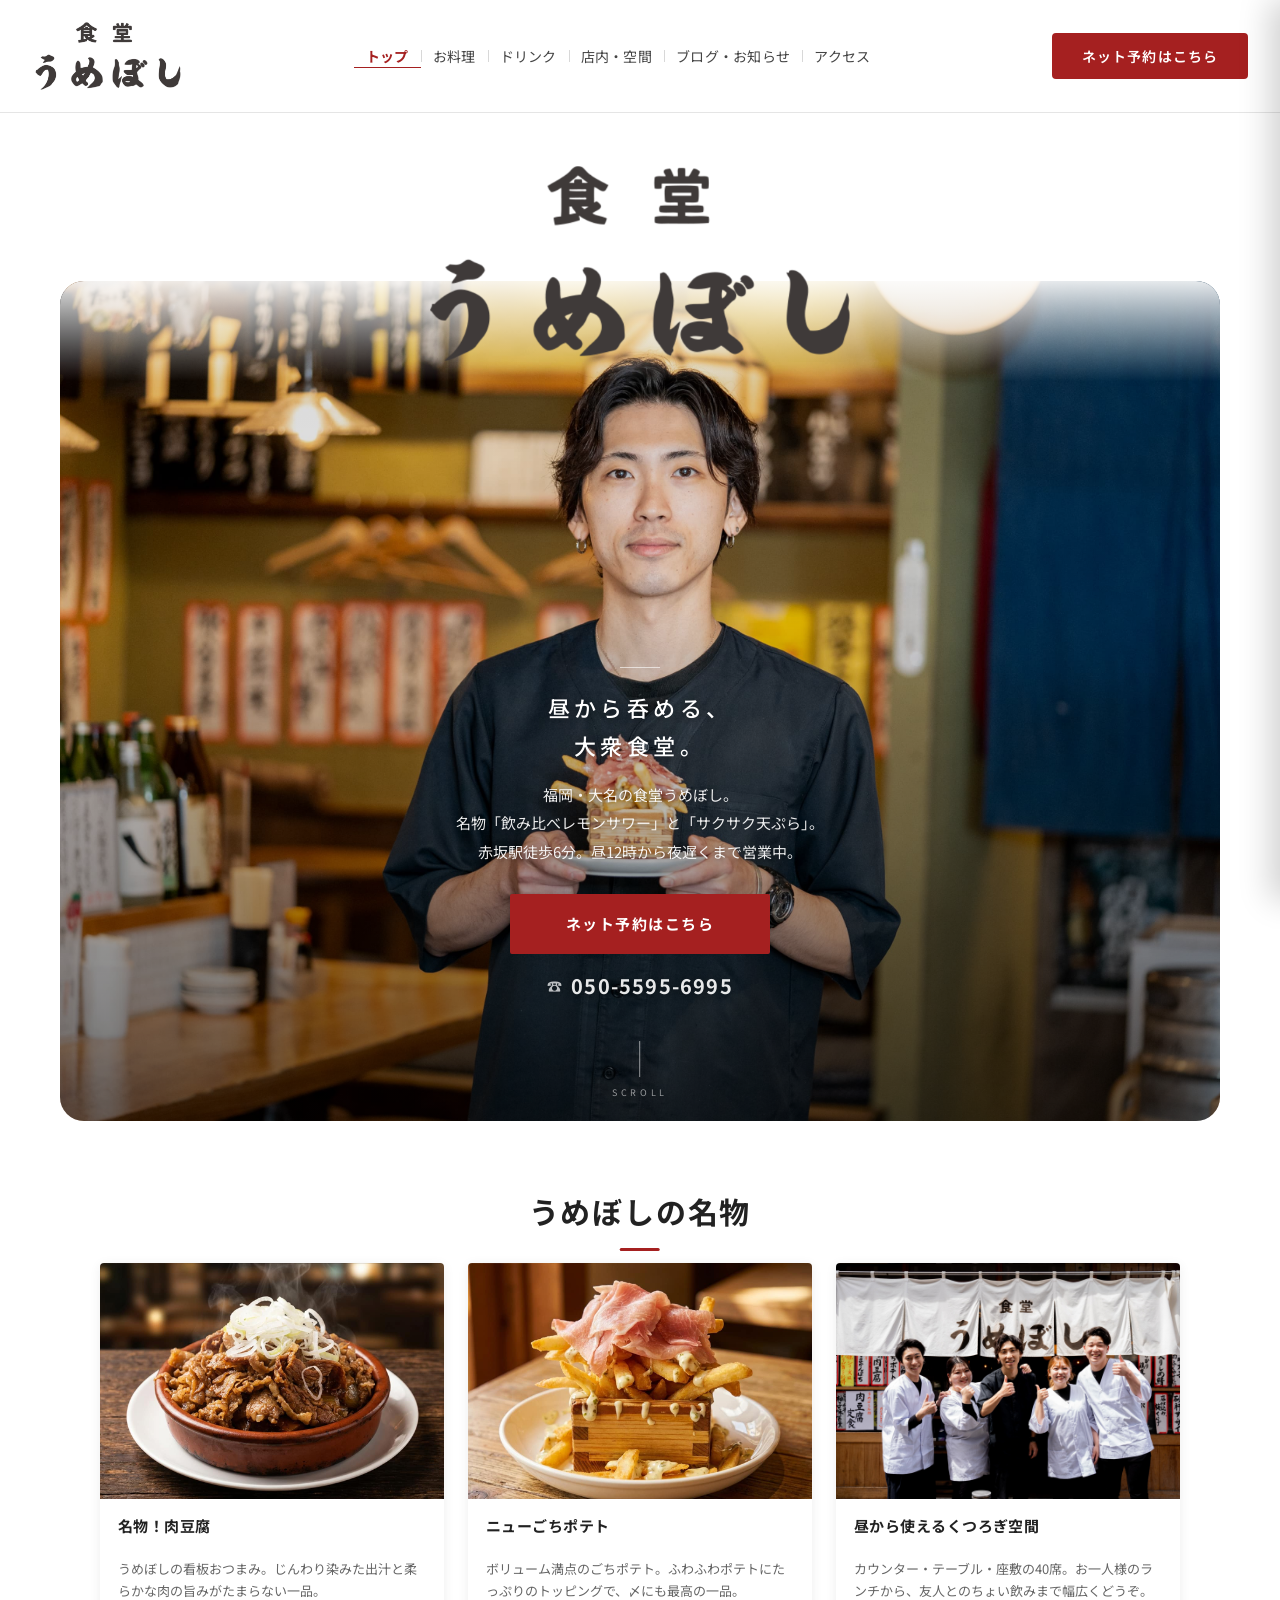
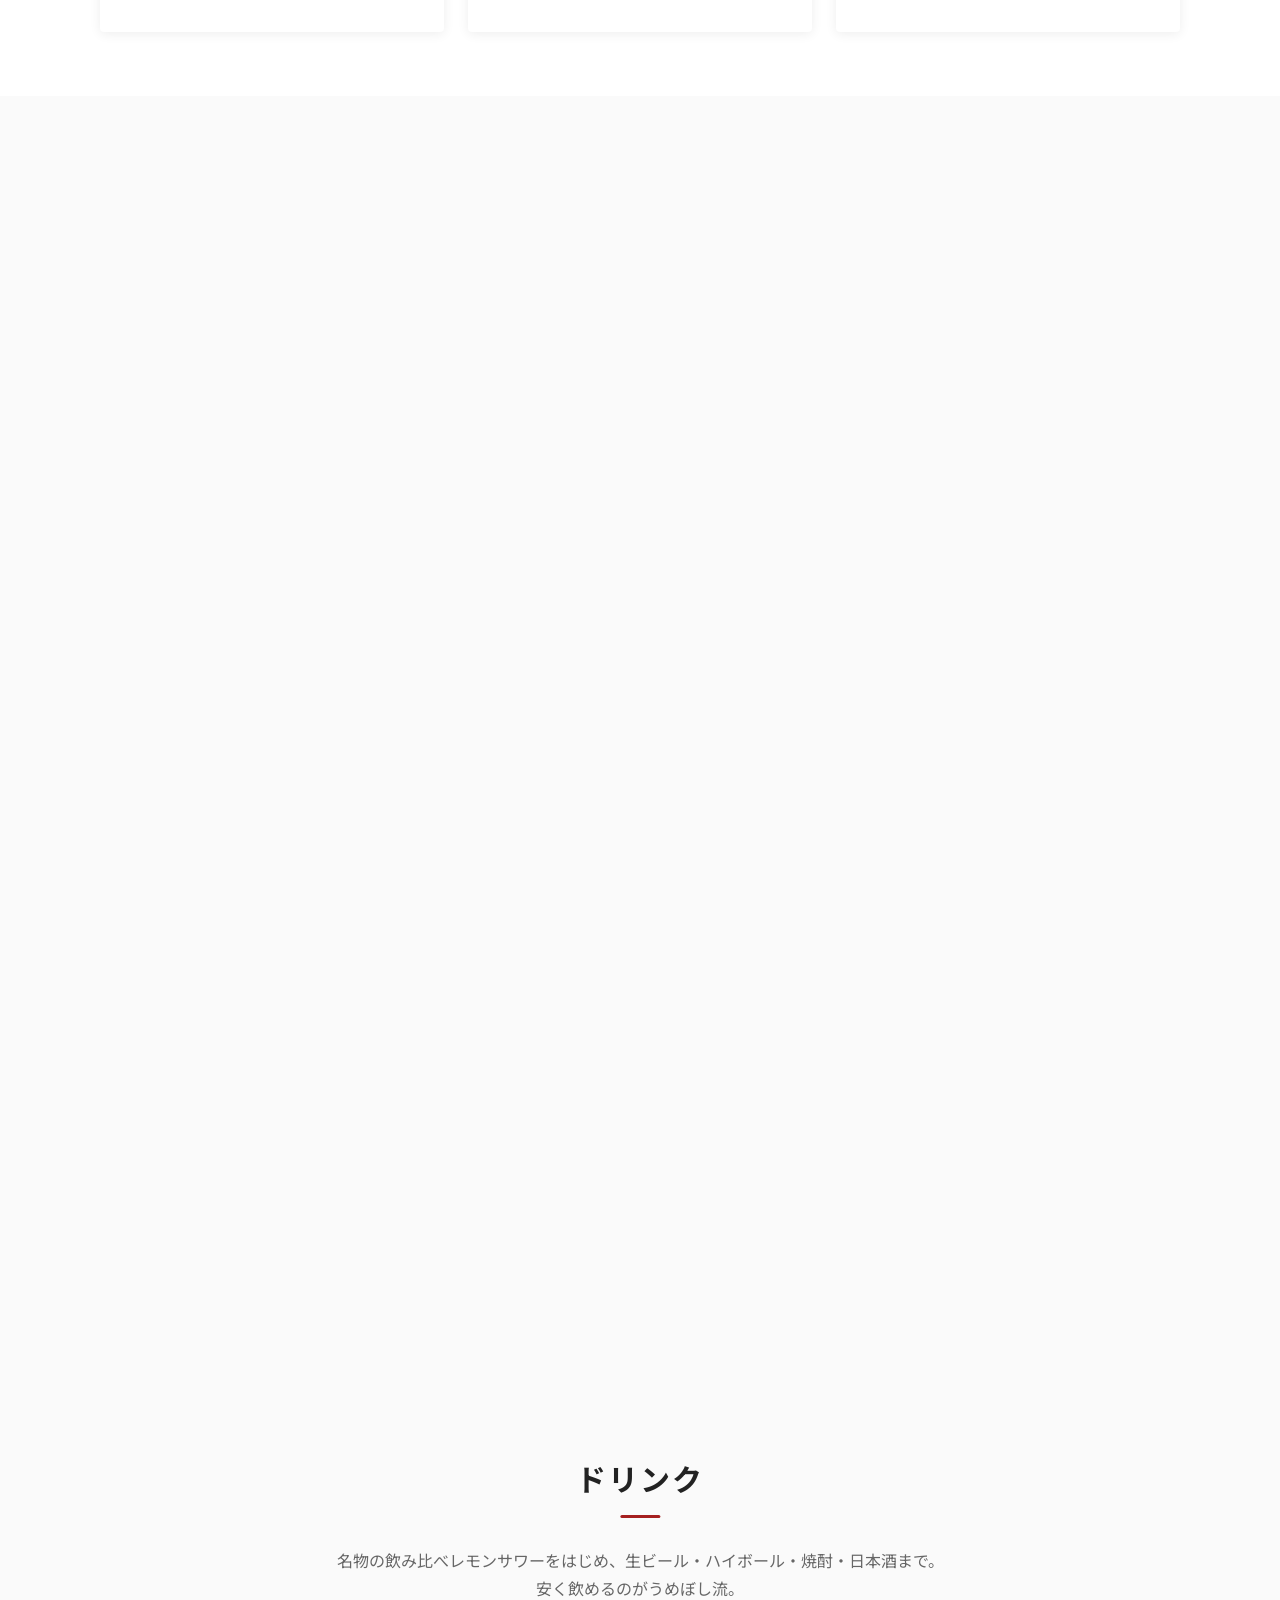
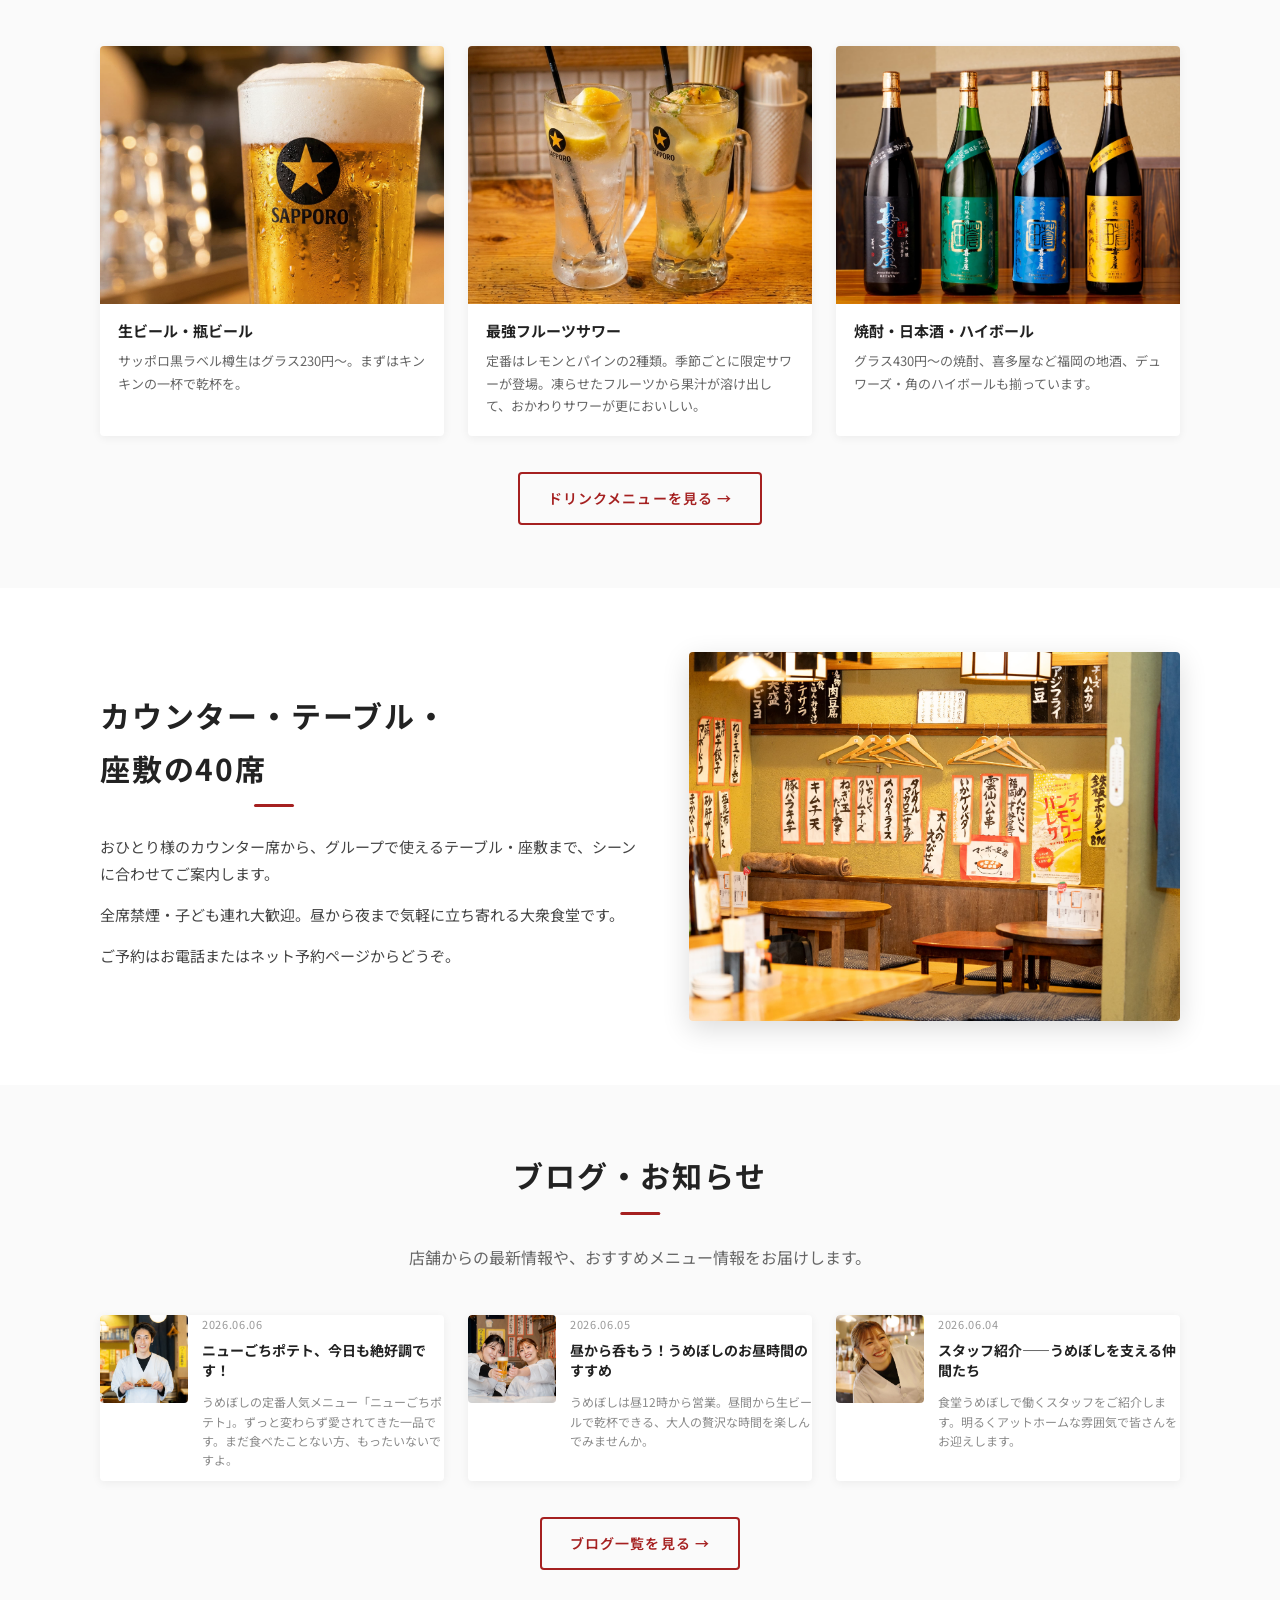
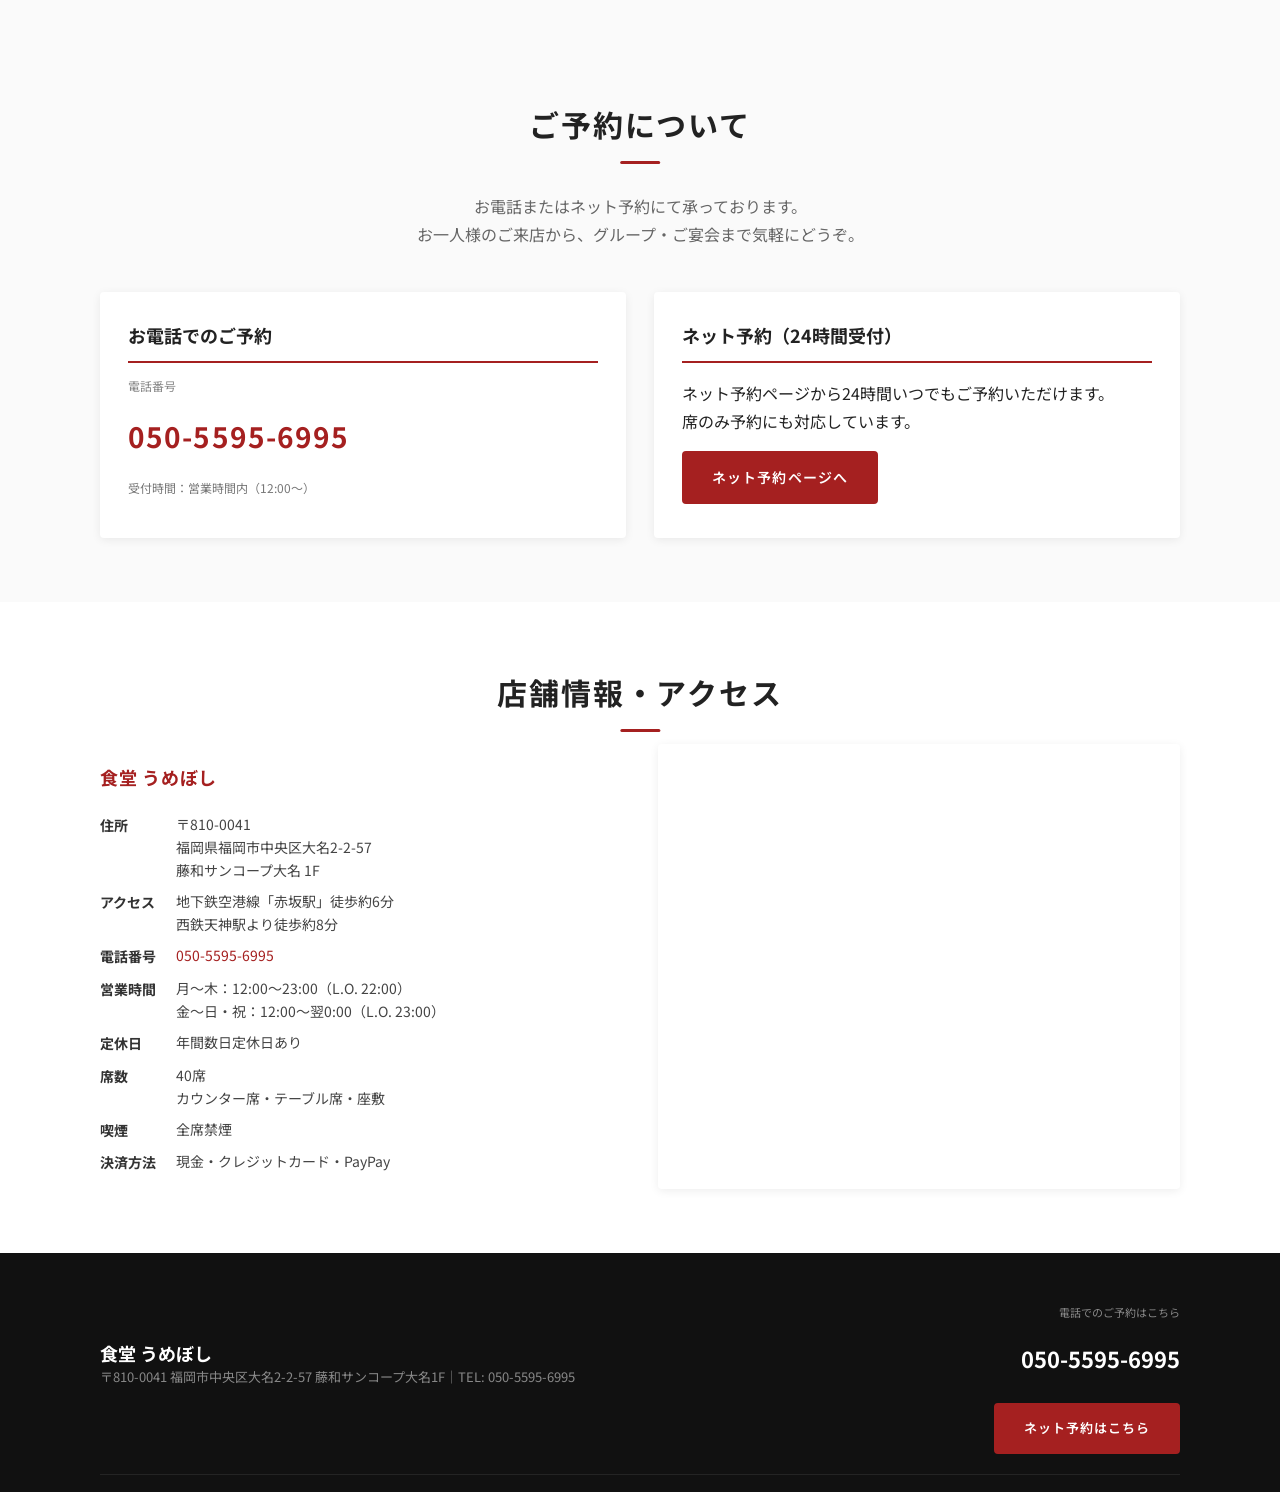
==== commit 1abdad7a: "お料理・ドリンクセクションの文言と画像を更新 - お料理3品：ごまかんぱち／エメラルド／レモン塩焼きそば に変更 - ドリンク：名物飲み比べレモンサワー → 最強フルーツサワー に変更 - 対応画像4" ====
--- a/index.html
+++ b/index.html
@@ -227,18 +227,18 @@
       <div class="menu-grid">
         <article class="menu-card">
           <div class="menu-image menu-image-1"></div>
-          <h3>名物！肉豆腐</h3>
-          <p>うめぼしの看板おつまみ。じんわり染みた出汁と柔らかな肉の旨みがたまらない一品。</p>
+          <h3>ごまかんぱち</h3>
+          <p>博多の酒場の定番、うめぼしでもトップ5に入る人気メニュー。</p>
         </article>
         <article class="menu-card">
           <div class="menu-image menu-image-2"></div>
-          <h3>ニューごちポテト</h3>
-          <p>ボリューム満点のごちポテト。ふわふわポテトにたっぷりのトッピング。お酒のお供にも〆にも。</p>
+          <h3>エメラルド</h3>
+          <p>緑色に輝くまさにエメラルド。あおさがたっぷりかかった香ばしい磯辺揚げ。</p>
         </article>
         <article class="menu-card">
           <div class="menu-image menu-image-3"></div>
-          <h3>〆の一品</h3>
-          <p>あごだし鶏ちゃんぽん・大名イタリアン・ピリ辛坦々麺など、〆にぴったりの麺・飯メニューも充実。</p>
+          <h3>レモン塩焼きそば</h3>
+          <p>ボリューム満点。レモンでさっぱりと、〆にもツマミにもなる塩焼きそば。</p>
         </article>
       </div>
 
@@ -262,8 +262,8 @@
         </article>
         <article class="drink-card">
           <div class="drink-image drink-image-2"></div>
-          <h3>名物！飲み比べレモンサワー</h3>
-          <p>シャリシャリ・パンチ・最強など個性豊かなラインナップ。飲み比べが楽しい看板ドリンク。</p>
+          <h3>最強フルーツサワー</h3>
+          <p>定番はレモンとパインの2種類。季節ごとに限定サワーが登場。凍らせたフルーツから果汁が溶け出して、おかわりサワーが更においしい。</p>
         </article>
         <article class="drink-card">
           <div class="drink-image drink-image-3"></div>
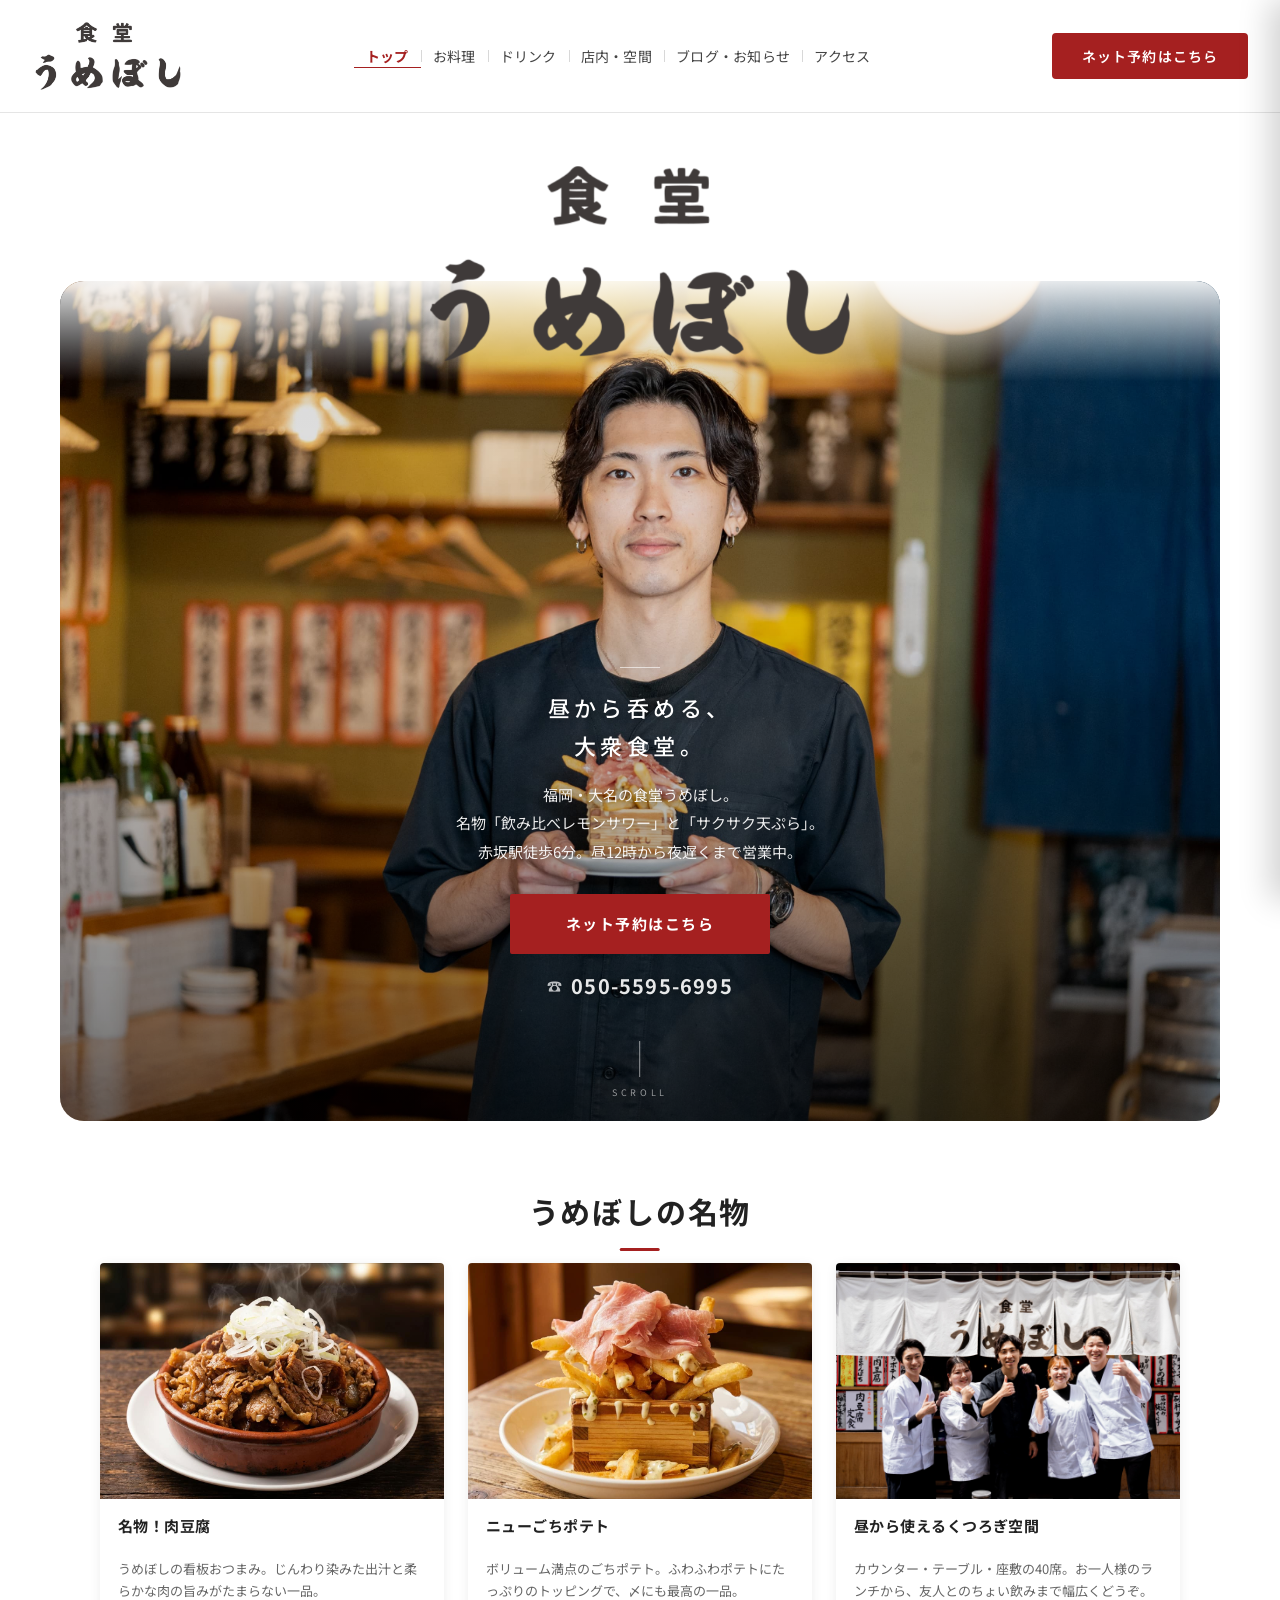
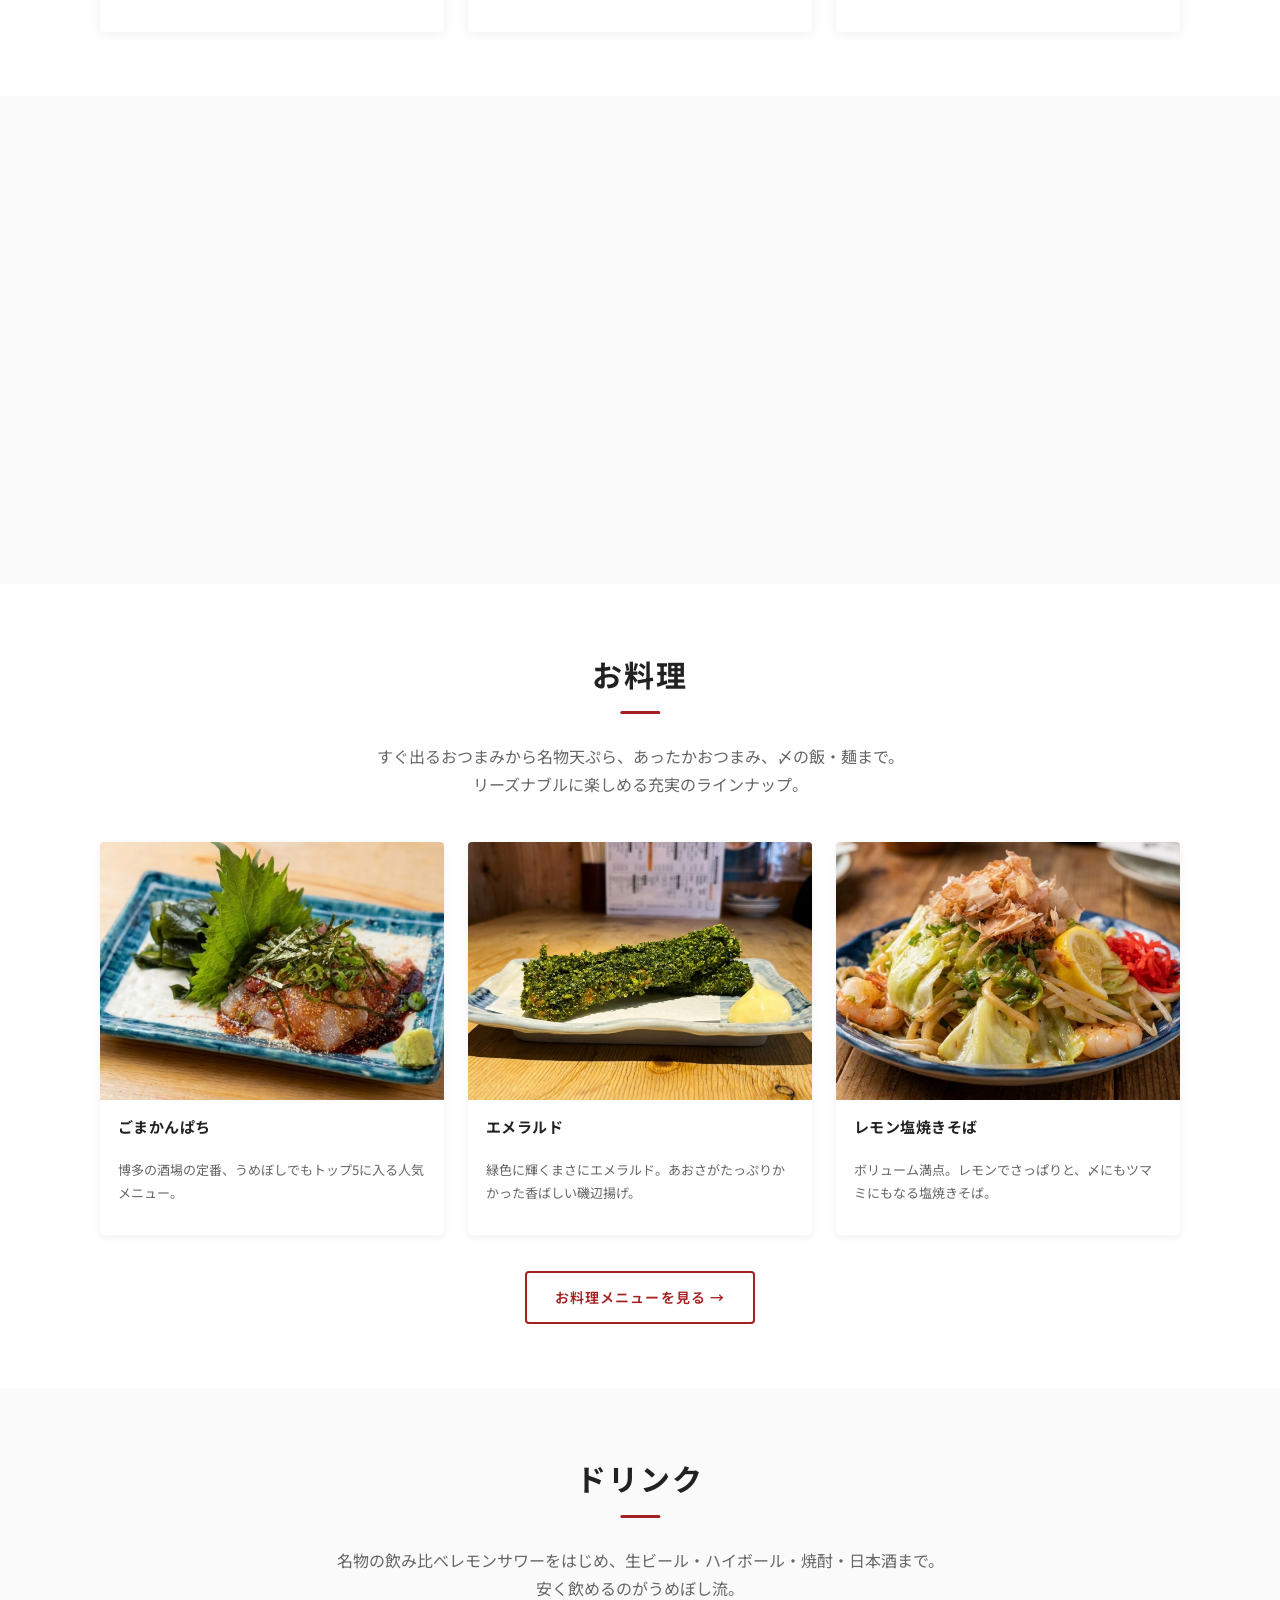
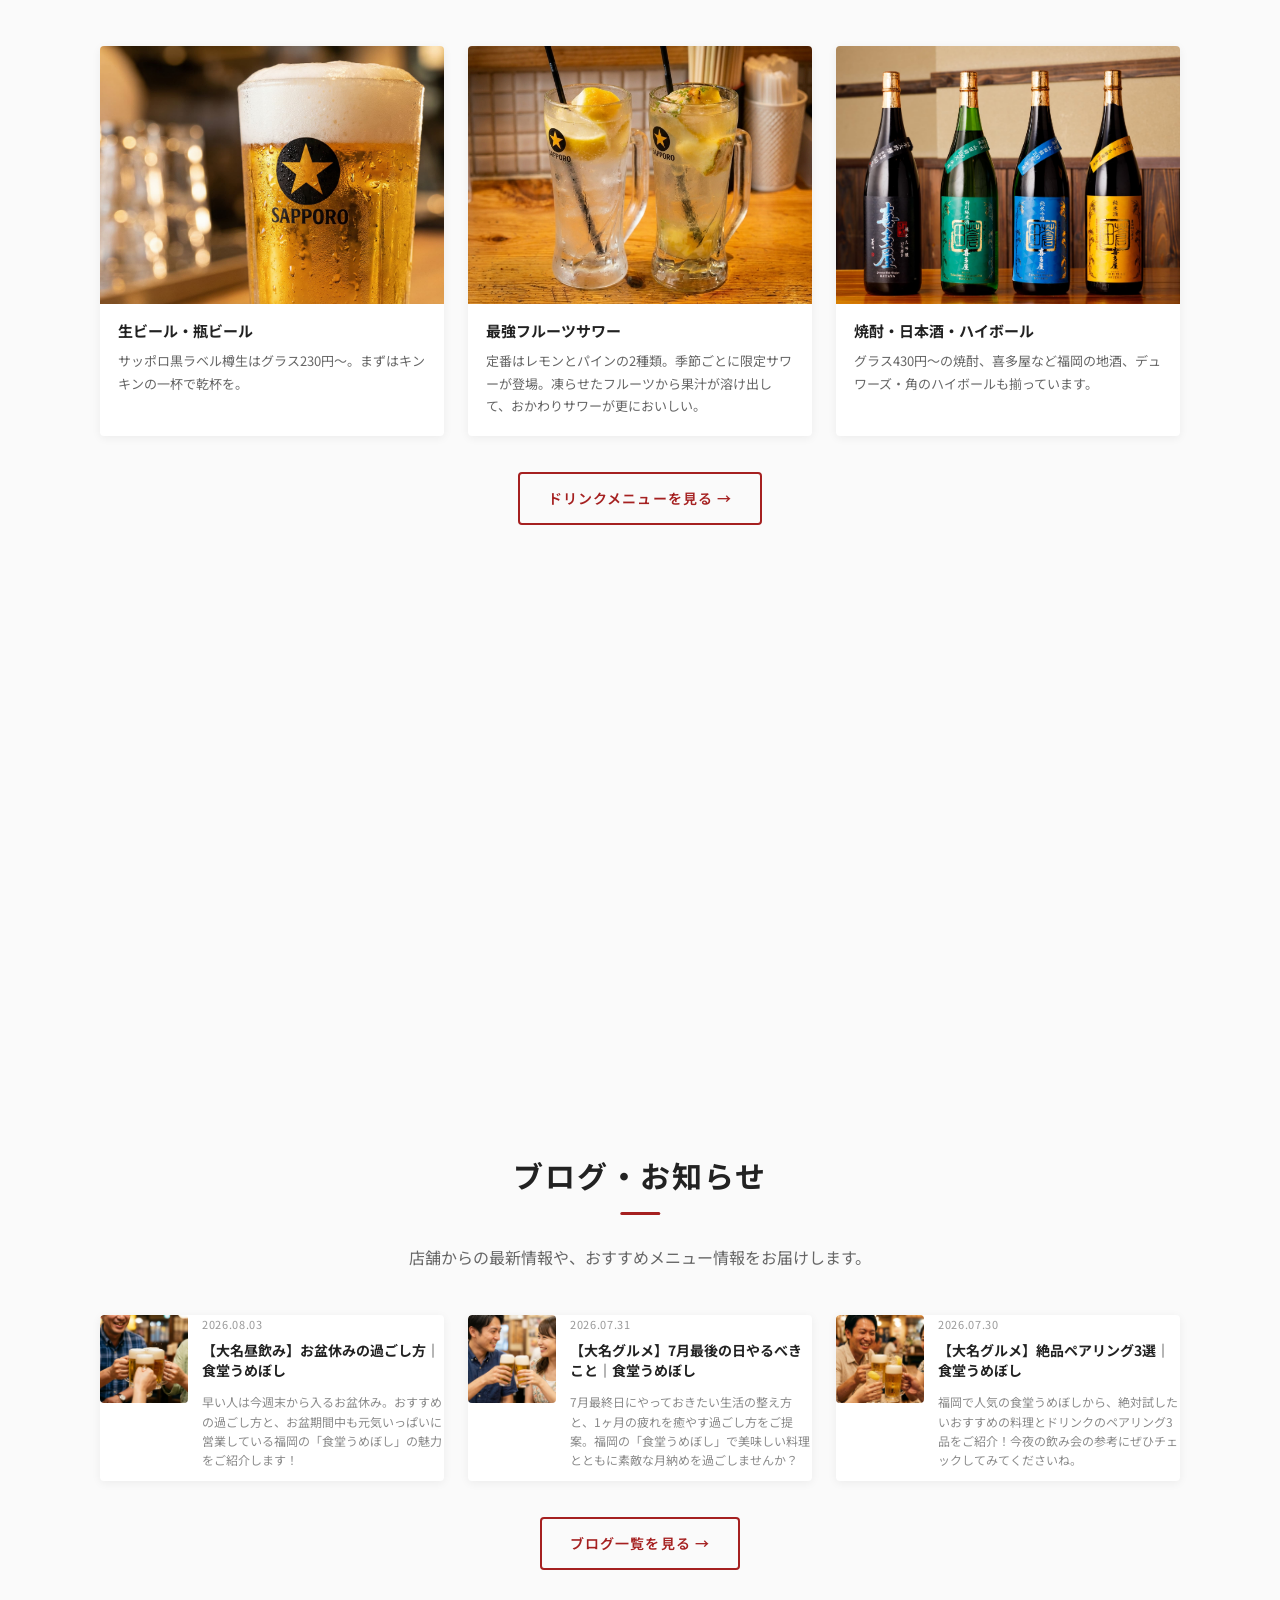
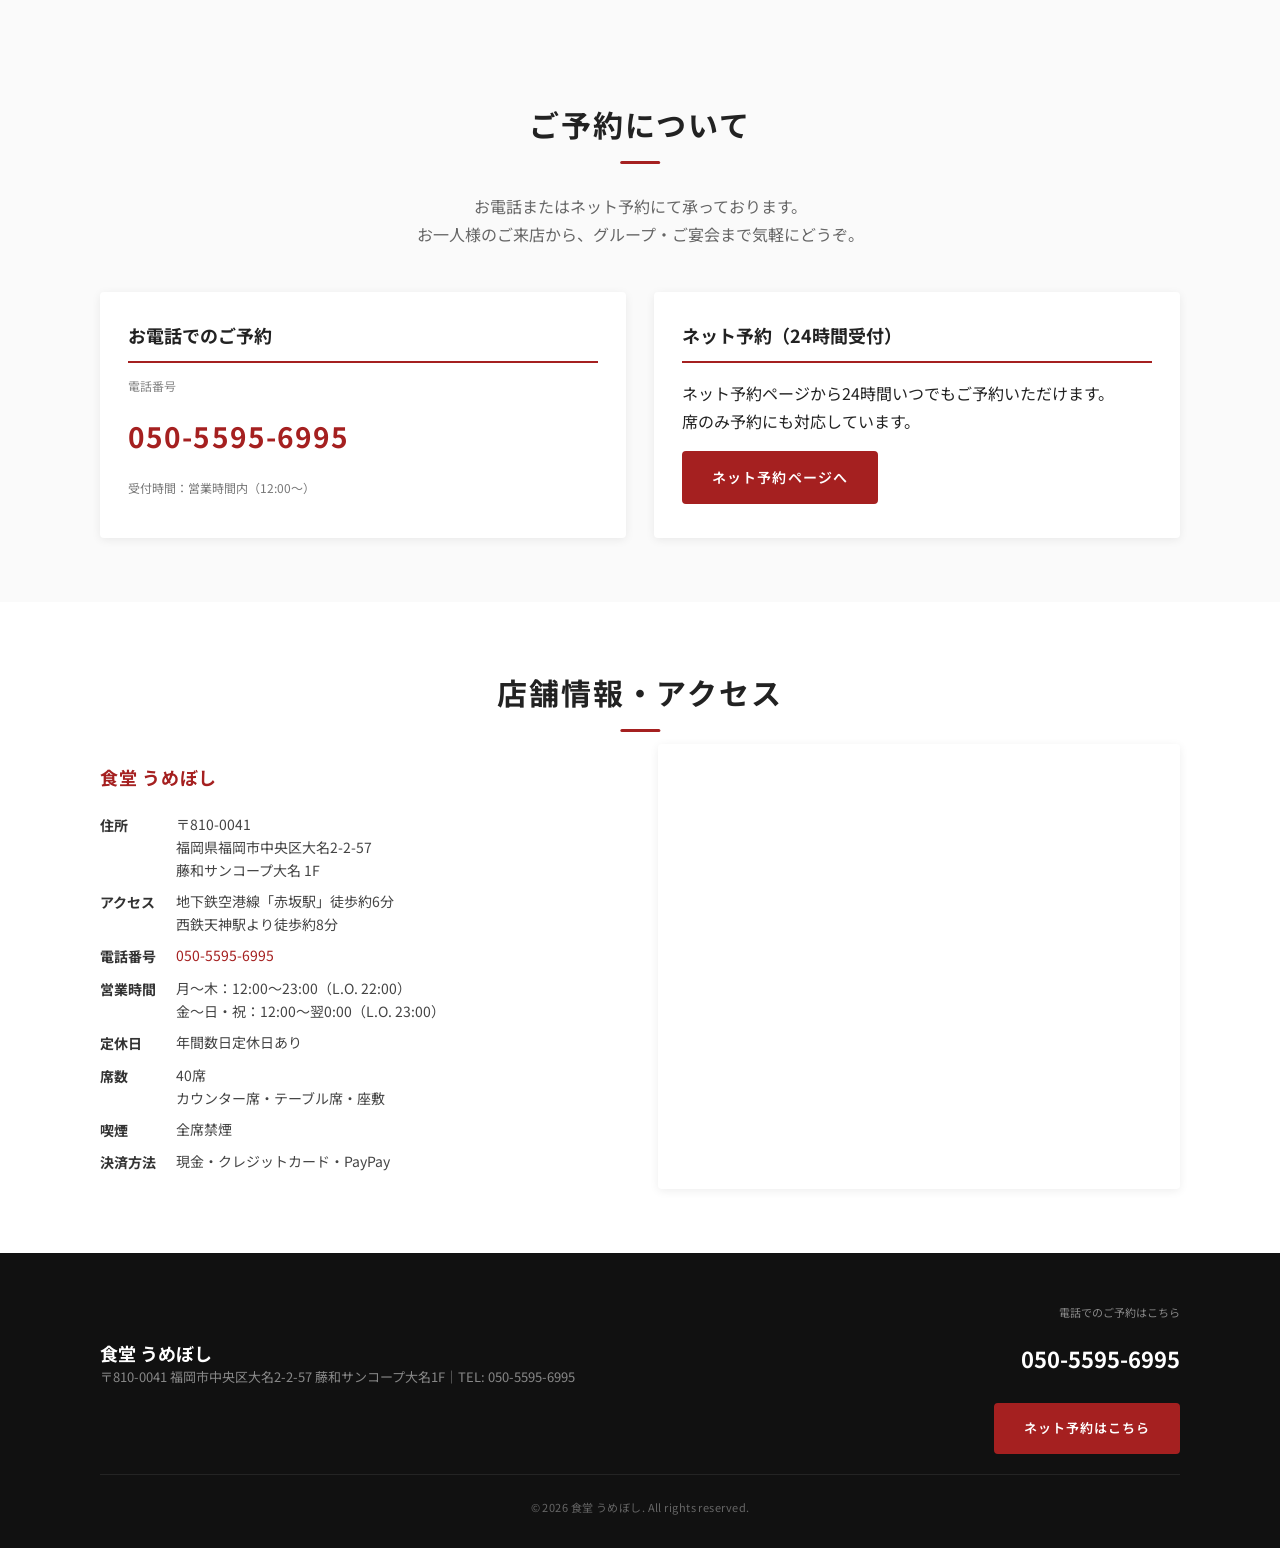
==== commit b3041474: "GA4プロパティID設定（G-2JK3BB0NMW） 全ページのプレースホルダーを実際のIDに置換。 電話・予約クリックイベントもcommon.jsで計測済み。  Co-Authored-By: Cl" ====
--- a/index.html
+++ b/index.html
@@ -124,12 +124,12 @@
 </script>
 
 <!-- Google tag (gtag.js) -->
-<script async src="https://www.googletagmanager.com/gtag/js?id=G-XXXXXXXXXX"></script>
+<script async src="https://www.googletagmanager.com/gtag/js?id=G-2JK3BB0NMW"></script>
 <script>
   window.dataLayer = window.dataLayer || [];
   function gtag(){dataLayer.push(arguments);}
   gtag('js', new Date());
-  gtag('config', 'G-XXXXXXXXXX');
+  gtag('config', 'G-2JK3BB0NMW');
 </script>
 </head>
 
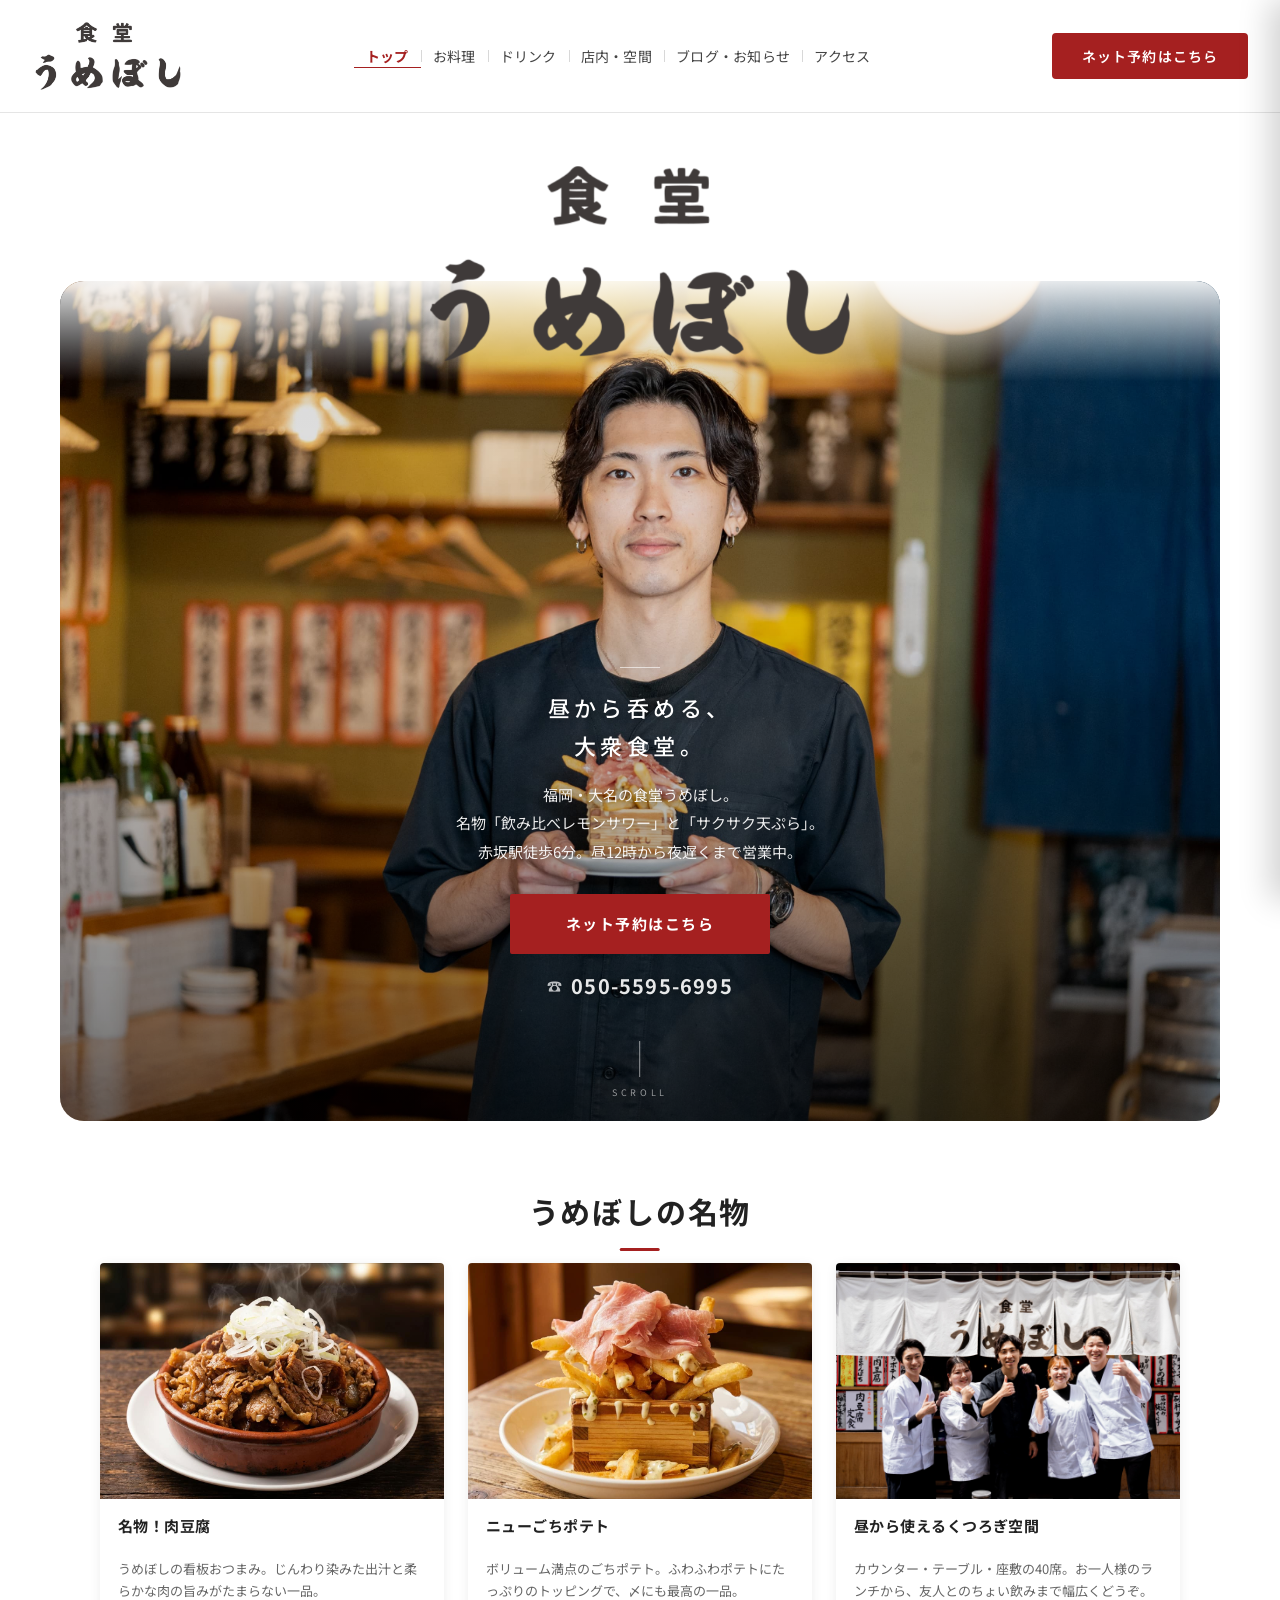
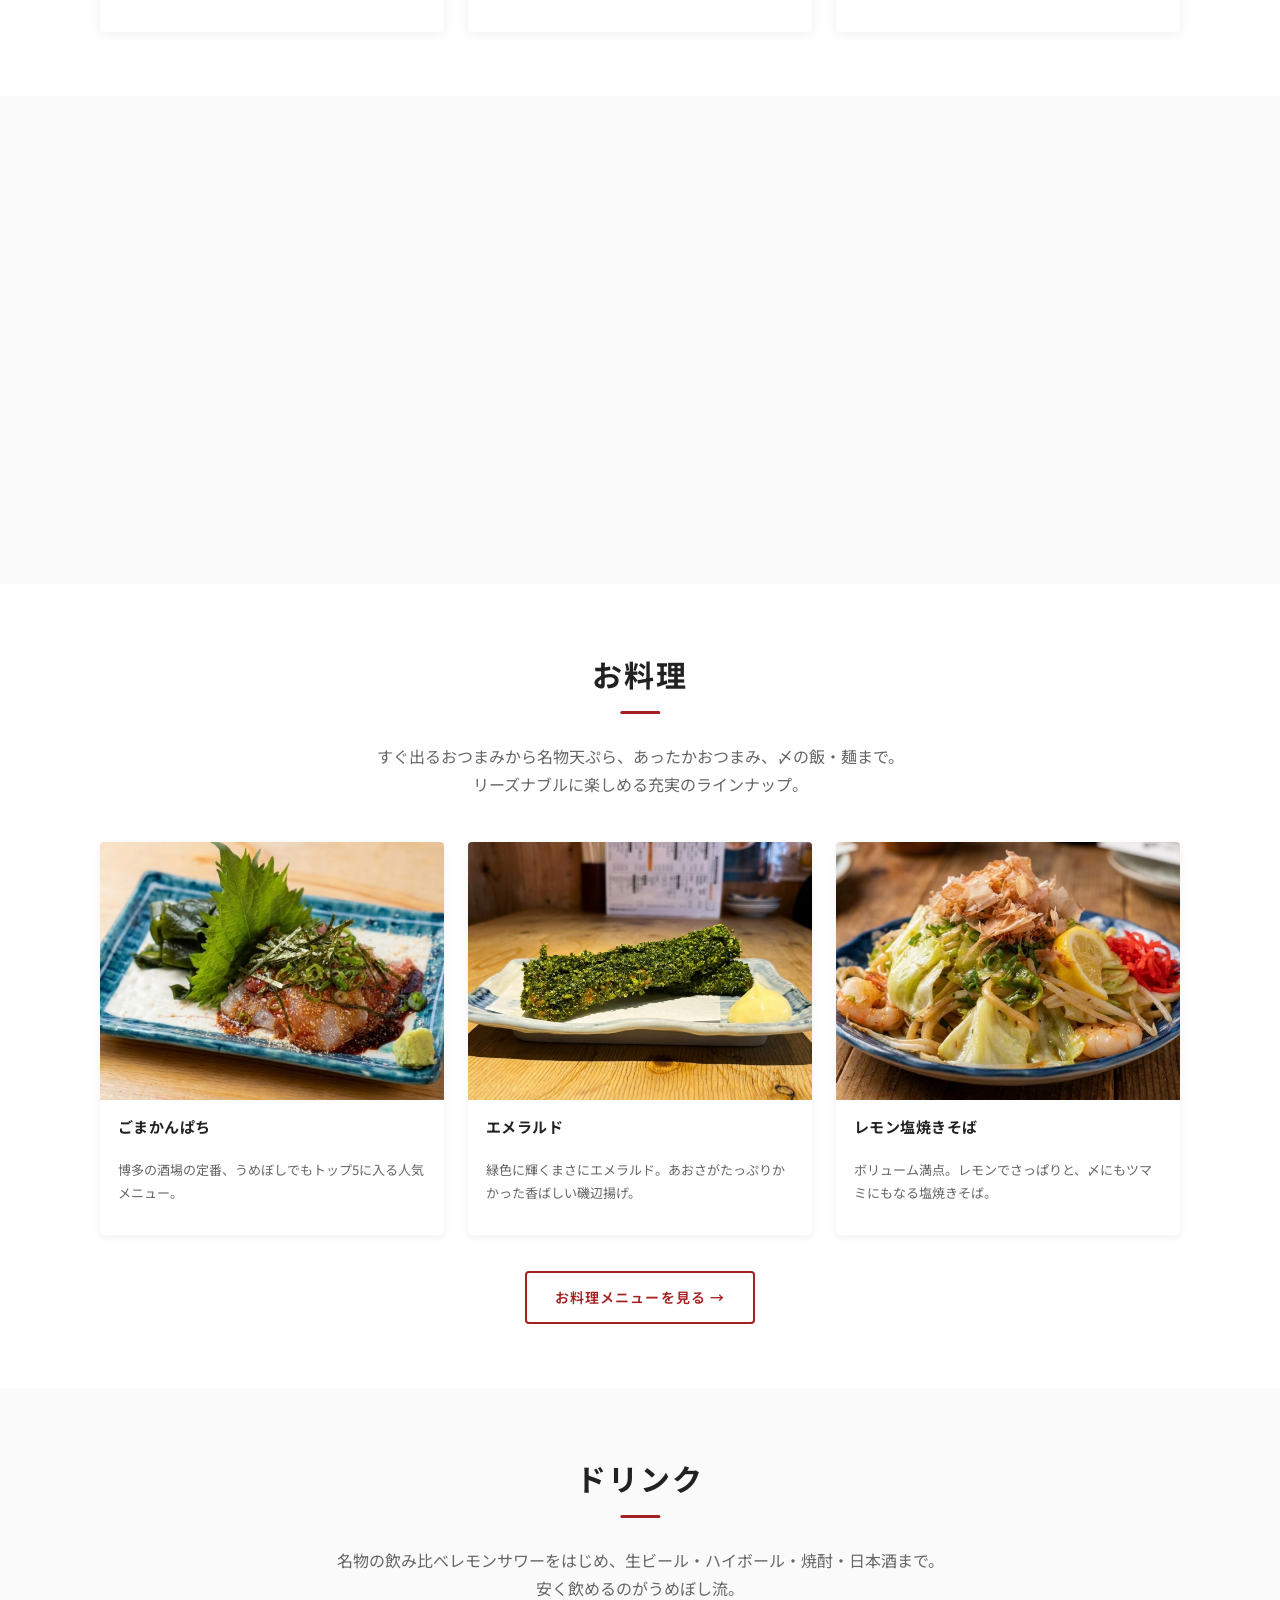
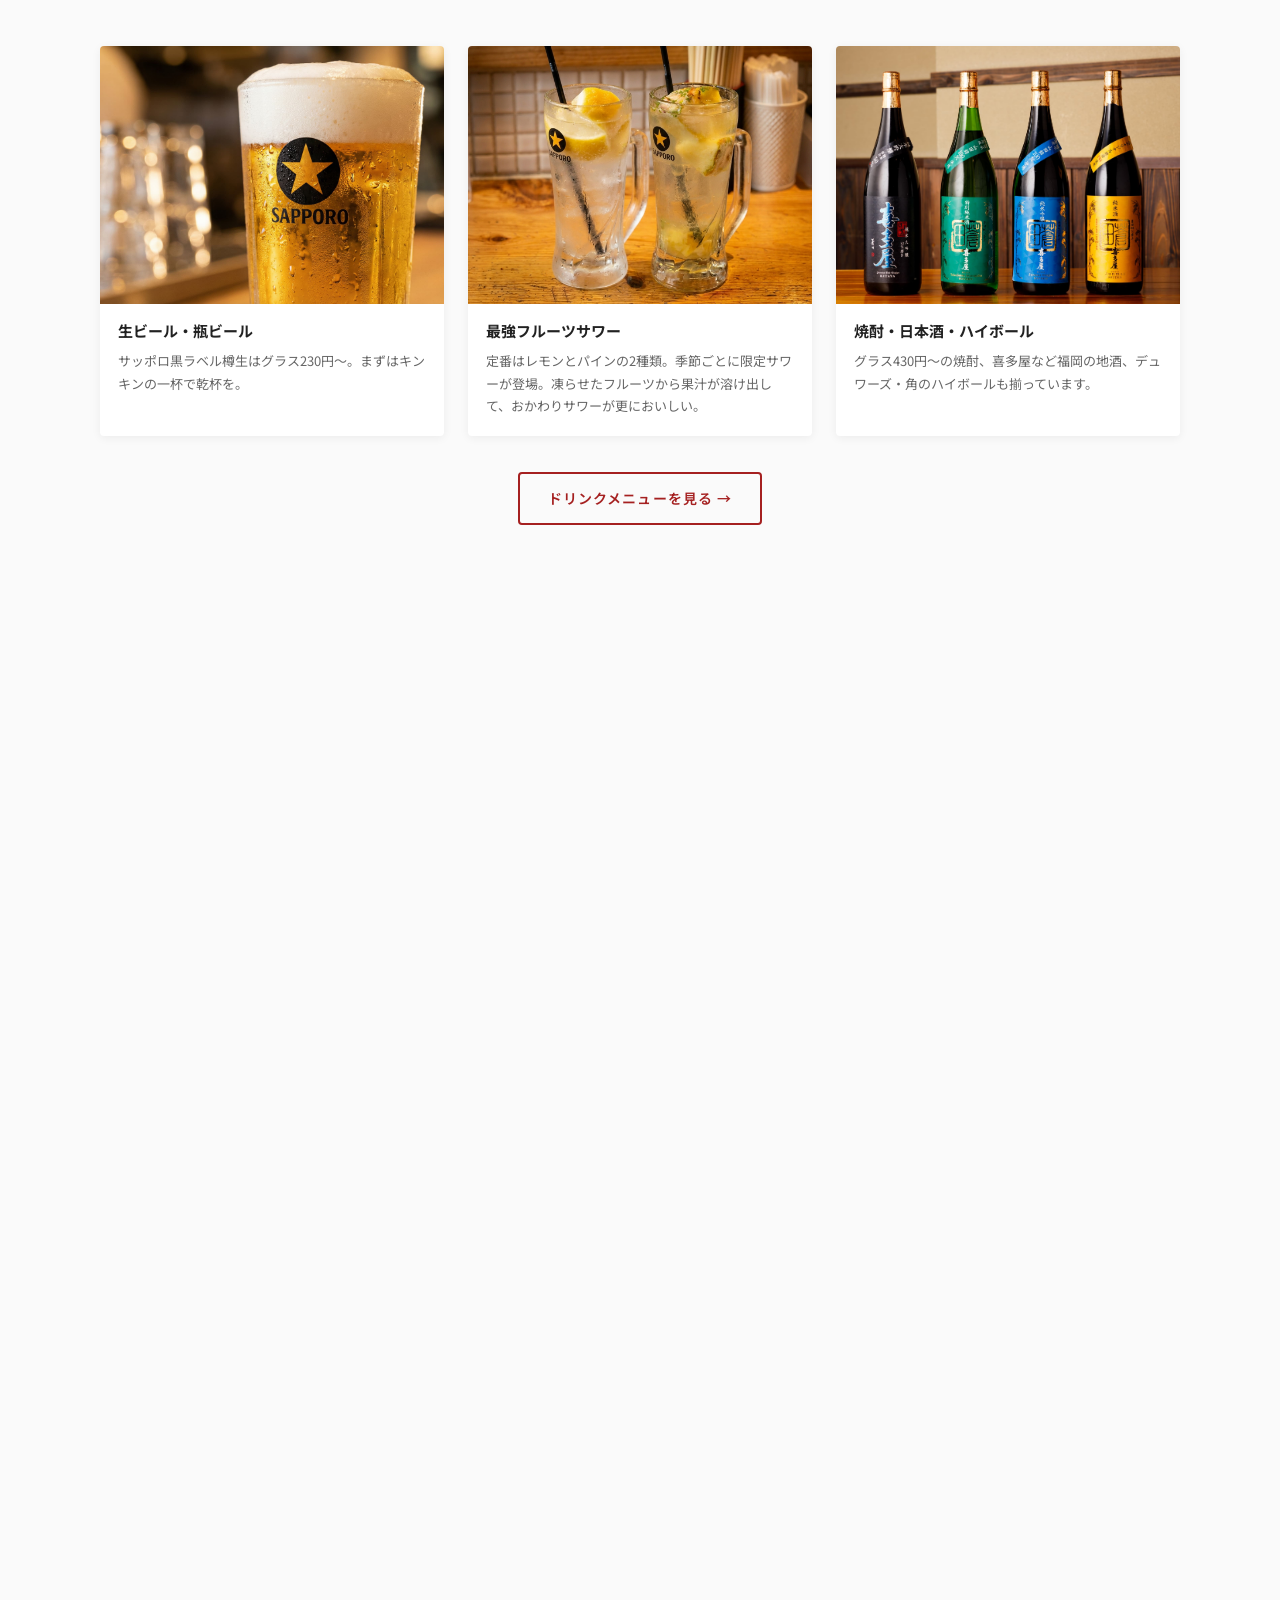
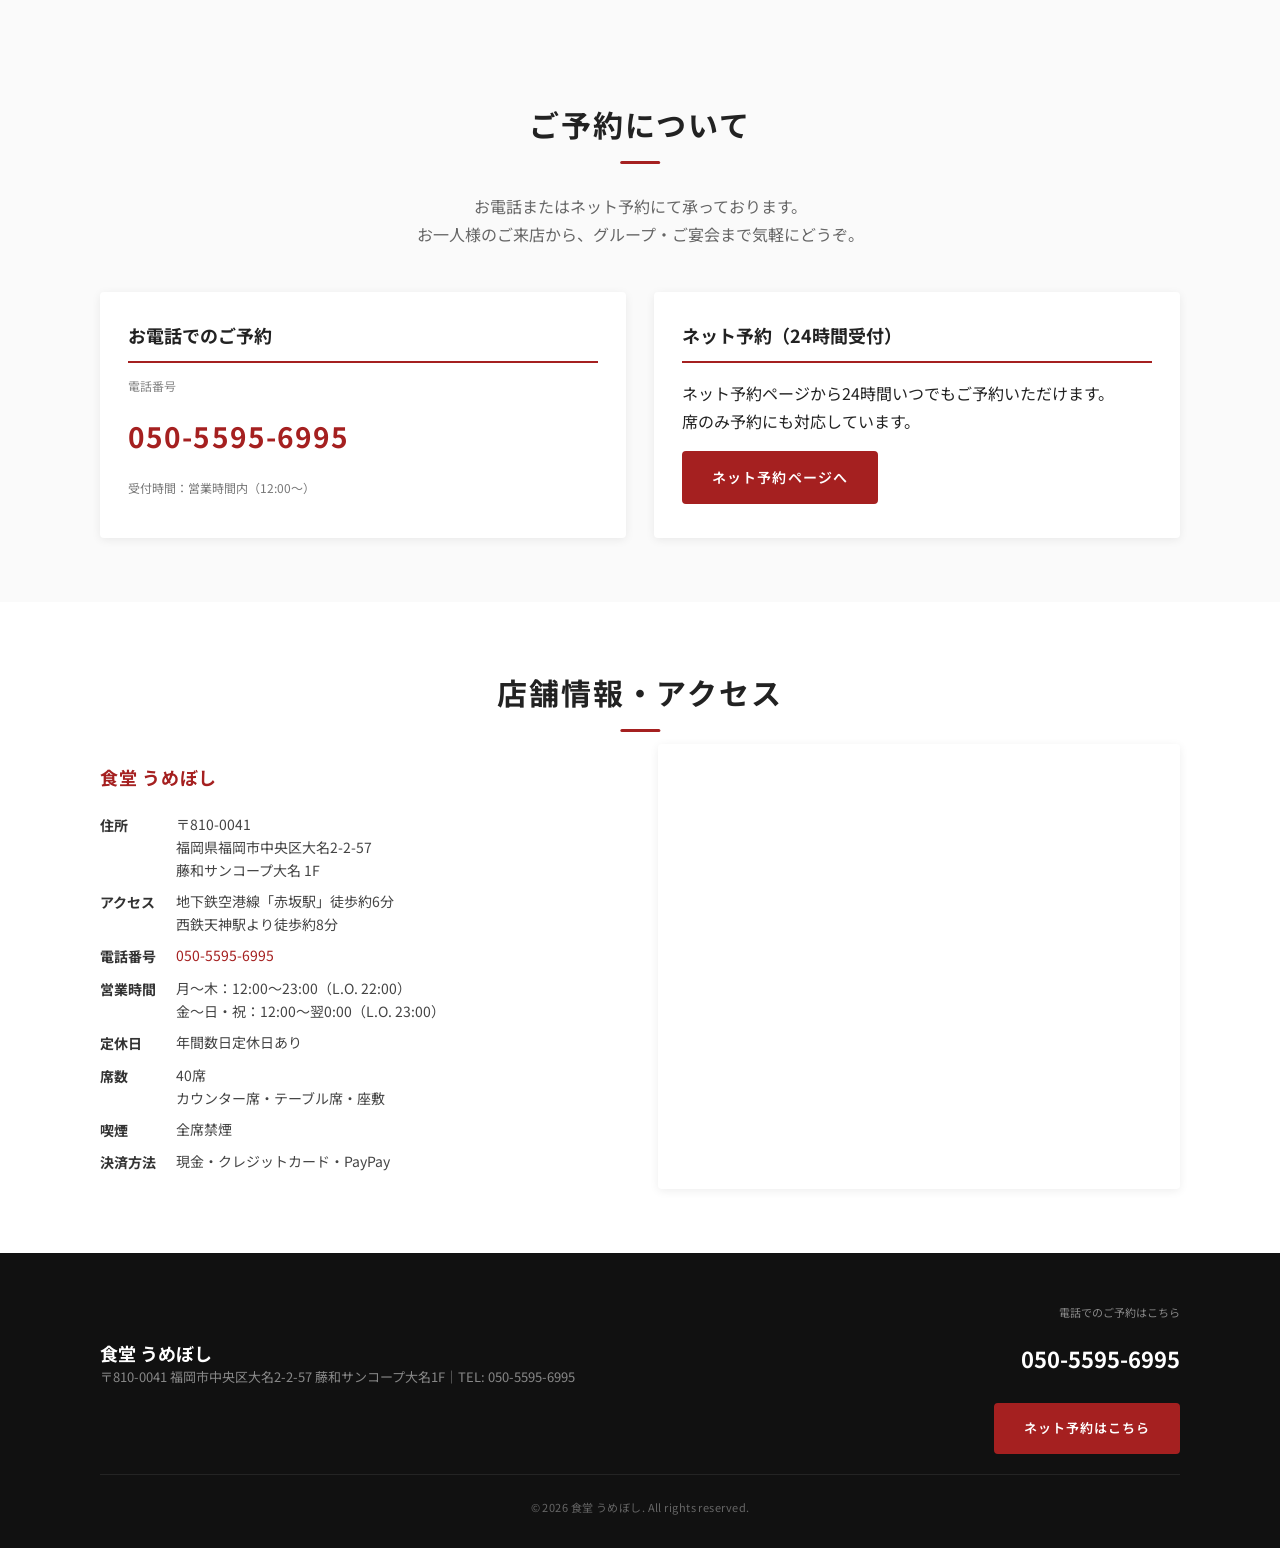
==== commit 695af2e3: "SEOバグ修正：index.html重複・ドメイン名不一致 - header.html: ./index.html#xxx → /#xxx に統一（/→絶対パス） - header.html: ./," ====
--- a/index.html
+++ b/index.html
@@ -19,10 +19,10 @@
 <meta property="og:site_name" content="食堂 うめぼし">
 <meta property="og:title" content="【公式】食堂 うめぼし｜大名 昼から呑める大衆食堂">
 <meta property="og:description" content="福岡・大名の大衆食堂。昼12時から営業。名物は飲み比べレモンサワーとサクサク天ぷら。赤坂駅徒歩6分。">
-<meta property="og:url" content="https://shokudo-umeboshi.com/">
-<meta property="og:image" content="https://shokudo-umeboshi.com/images/hero-slide-1.jpg">
+<meta property="og:url" content="https://shokudou-umeboshi.com/">
+<meta property="og:image" content="https://shokudou-umeboshi.com/images/hero-slide-1.jpg">
 <meta name="twitter:card" content="summary_large_image">
-<link rel="canonical" href="https://shokudo-umeboshi.com/">
+<link rel="canonical" href="https://shokudou-umeboshi.com/">
 
 <!-- 構造化データ -->
 <script type="application/ld+json">
@@ -30,12 +30,12 @@
   "@context": "https://schema.org",
   "@type": "Restaurant",
   "name": "食堂 うめぼし",
-  "image": "https://shokudo-umeboshi.com/images/hero-slide-1.jpg",
-  "url": "https://shokudo-umeboshi.com/",
+  "image": "https://shokudou-umeboshi.com/images/hero-slide-1.jpg",
+  "url": "https://shokudou-umeboshi.com/",
   "telephone": "050-5595-6995",
   "servesCuisine": ["大衆食堂","天ぷら","居酒屋","定食"],
   "priceRange": "￥",
-  "hasMenu": "https://shokudo-umeboshi.com/menu.html",
+  "hasMenu": "https://shokudou-umeboshi.com/menu.html",
   "reservationUrl": "https://yoyaku.toreta.in/umebosi0609/#/",
   "acceptsReservations": true,
   "currenciesAccepted": "JPY",
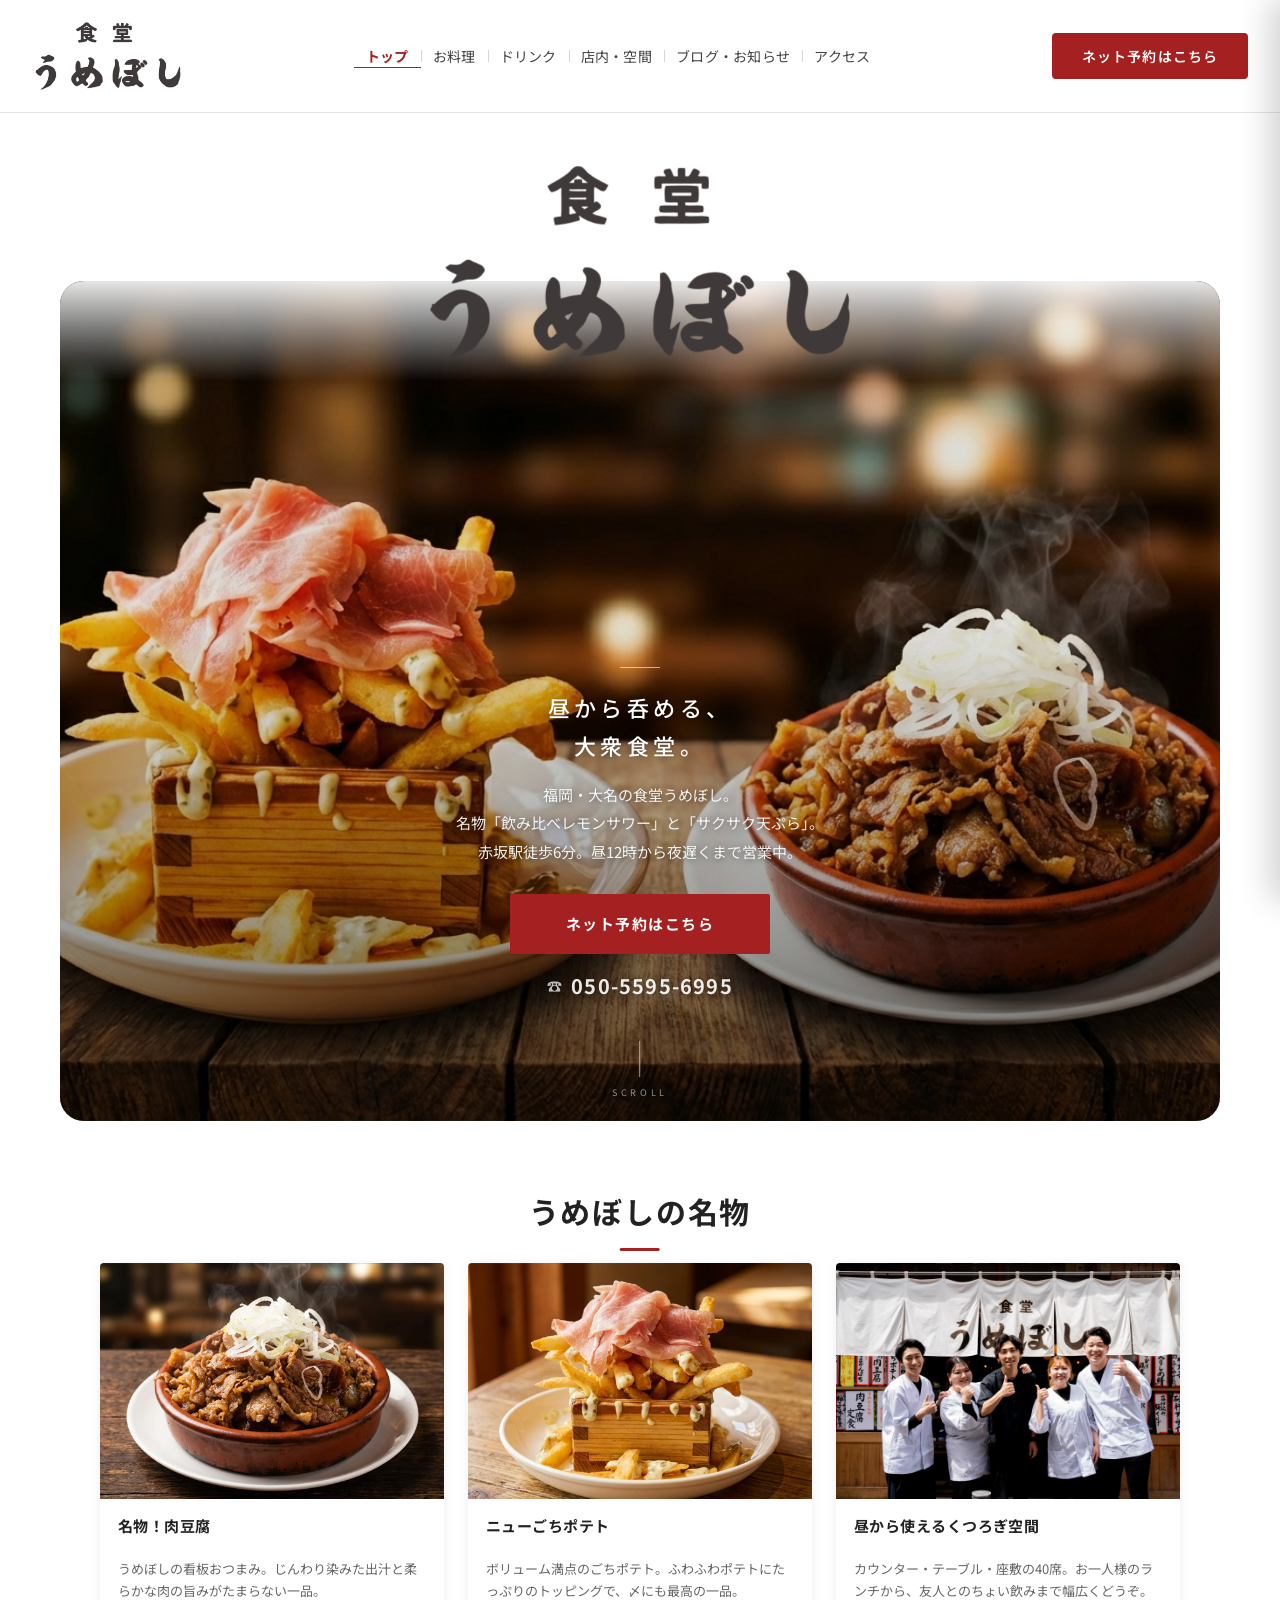
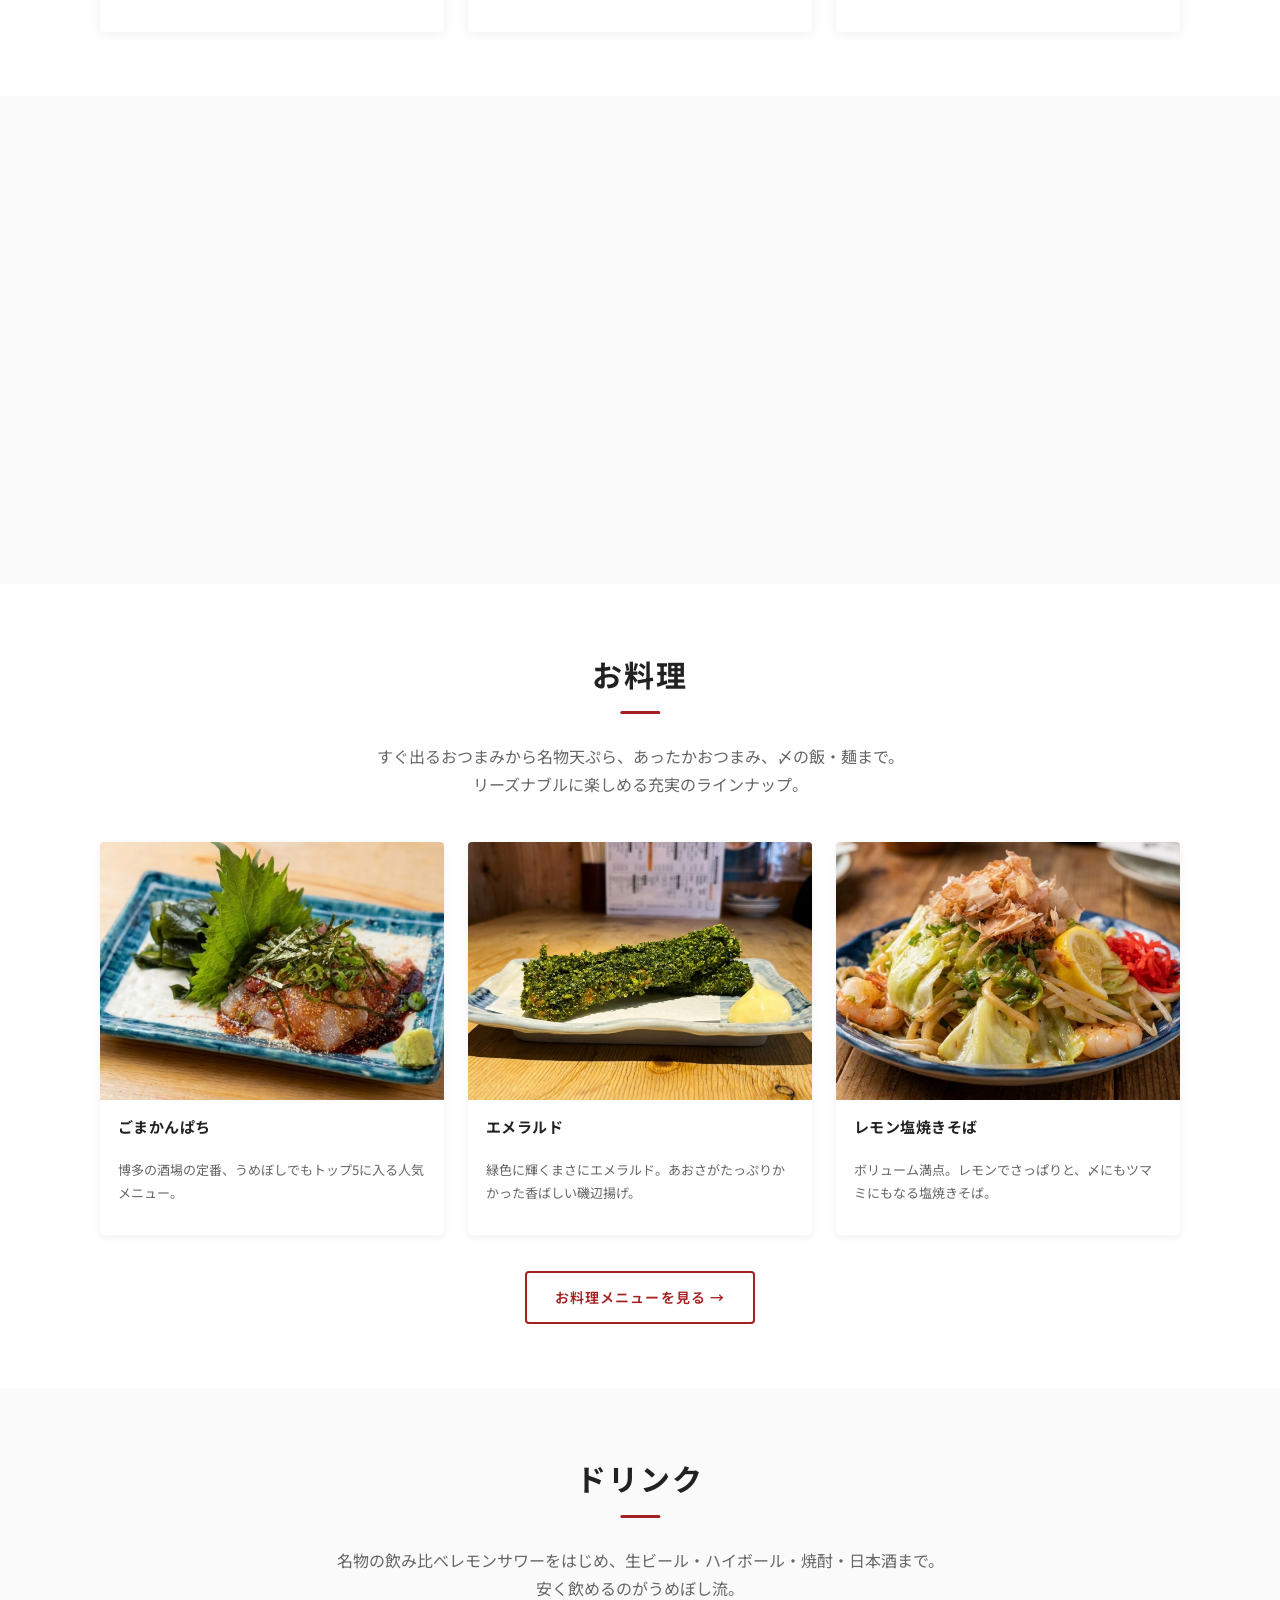
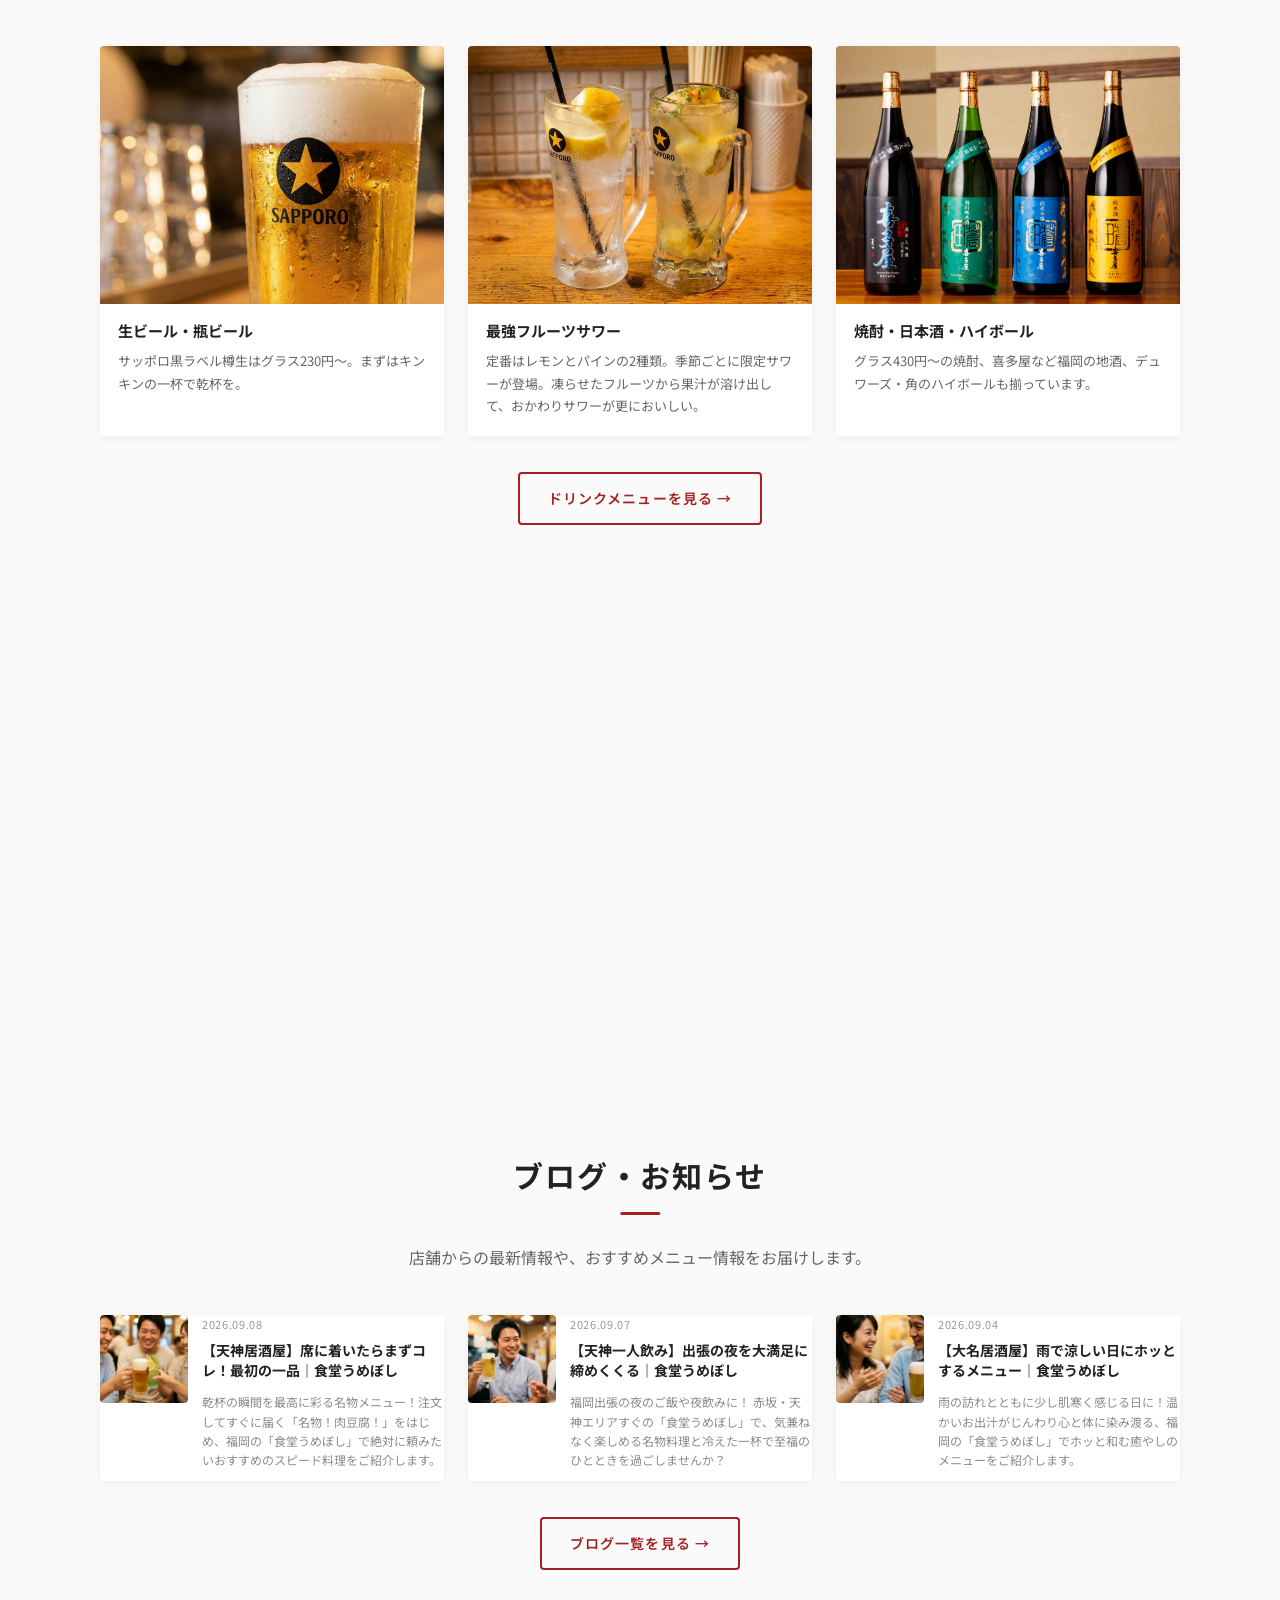
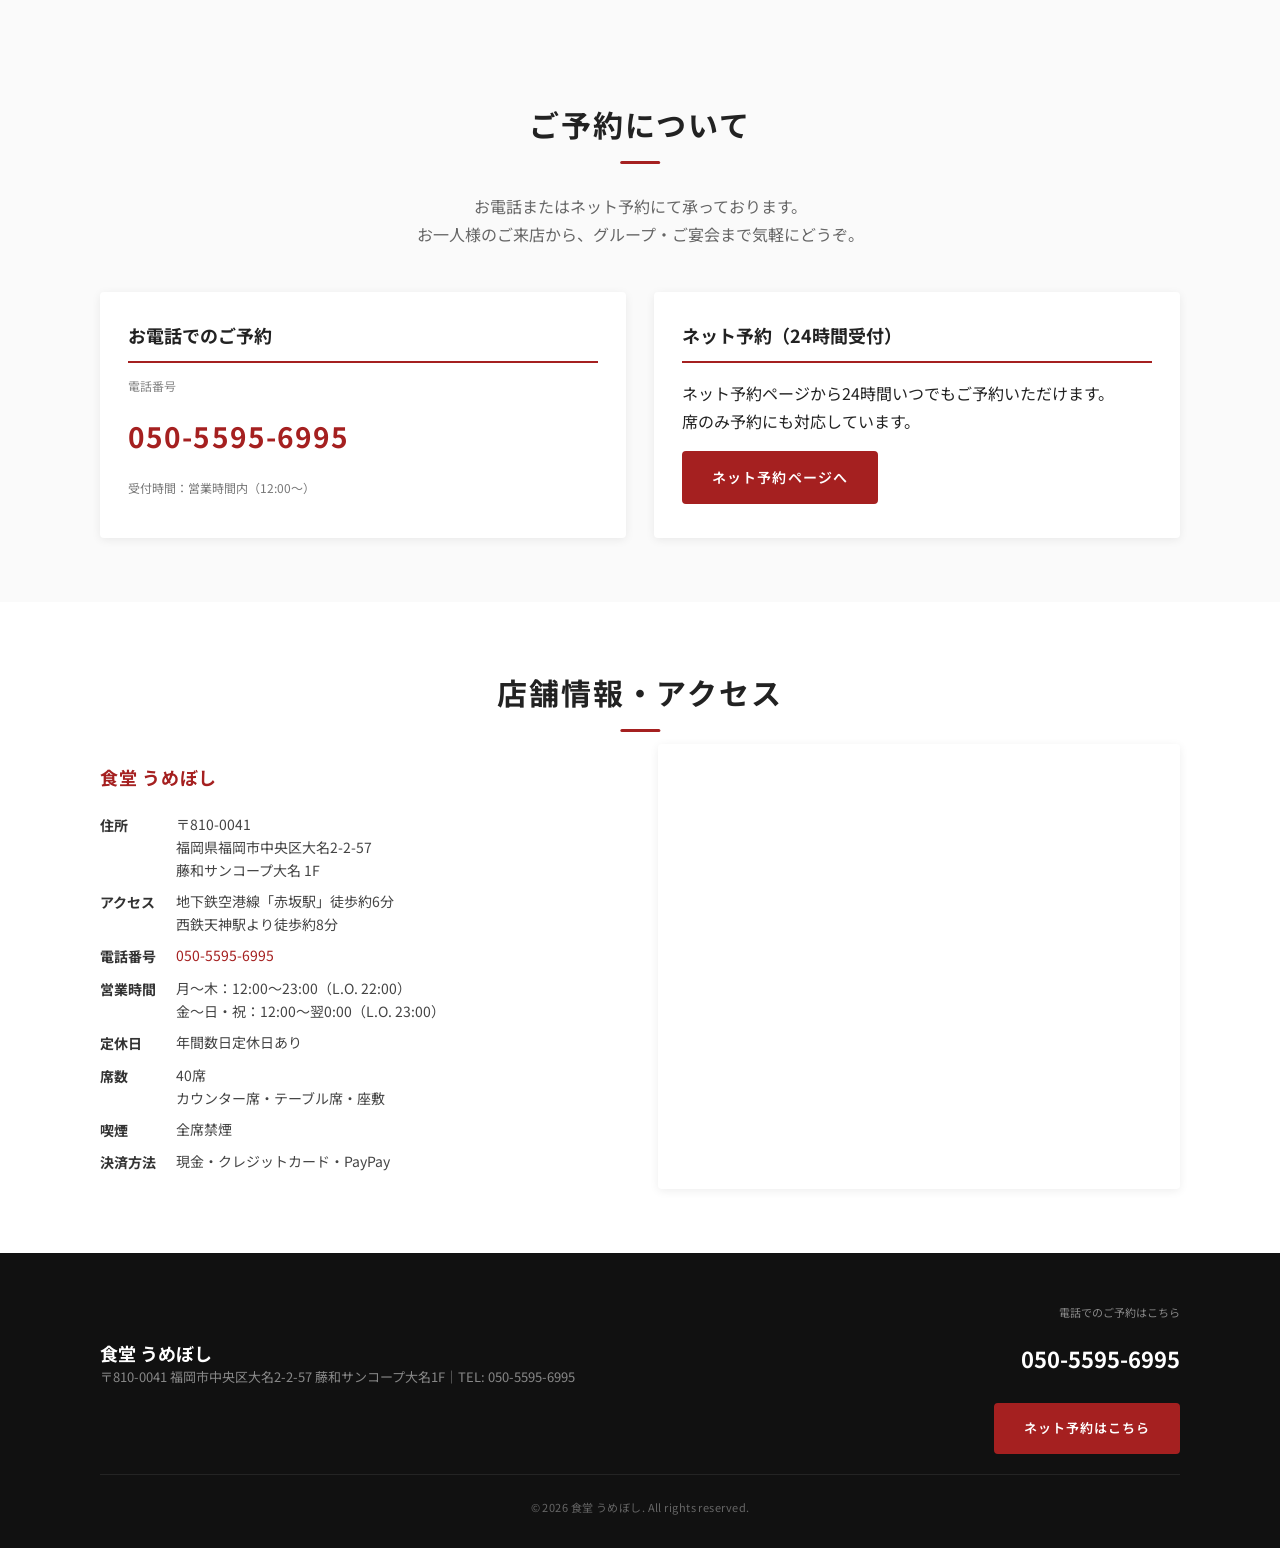
==== commit c5558833: "SEO: 内部リンクを / 形式に統一・記事canonicalをslug別に動的設定 - index.html / blog/index.html: ブログ記事リンクを #hash から ?slug=" ====
--- a/index.html
+++ b/index.html
@@ -243,7 +243,7 @@
       </div>
 
       <div class="more-link">
-        <a href="./menu.html" class="btn-secondary">お料理メニューを見る →</a>
+        <a href="/menu.html" class="btn-secondary">お料理メニューを見る →</a>
       </div>
     </div>
   </section>
@@ -273,7 +273,7 @@
       </div>
 
       <div class="more-link">
-        <a href="./drink.html" class="btn-secondary">ドリンクメニューを見る →</a>
+        <a href="/drink.html" class="btn-secondary">ドリンクメニューを見る →</a>
       </div>
     </div>
   </section>
@@ -301,7 +301,7 @@
 
       <div class="blog-grid" id="blog-latest-grid">
         <article class="blog-card">
-          <a href="./blog/index.html">
+          <a href="/blog/">
             <div class="blog-body" style="padding:24px;">
               <h3 class="blog-title">ブログ一覧を見る</h3>
               <p class="blog-excerpt">最新情報やおすすめ記事を掲載しています。</p>
@@ -311,7 +311,7 @@
       </div>
 
       <div class="more-link">
-        <a href="./blog/index.html" class="btn-secondary">ブログ一覧を見る →</a>
+        <a href="/blog/" class="btn-secondary">ブログ一覧を見る →</a>
       </div>
     </div>
   </section>
@@ -364,7 +364,7 @@
         const el  = document.createElement('article');
         el.className = 'blog-card';
         el.innerHTML = `
-          <a href="./blog/posts/post.html#${encodeURIComponent(p.slug)}">
+          <a href="/blog/posts/post.html?slug=${encodeURIComponent(p.slug)}">
             <div class="blog-image" style="${bg}"></div>
             <div class="blog-body">
               <time class="blog-date" datetime="${esc(p.date)}">${fmtDate(p.date)}</time>
@@ -378,7 +378,7 @@
     .catch(() => {
       grid.innerHTML = `
         <article class="blog-card">
-          <a href="./blog/index.html">
+          <a href="/blog/">
             <div class="blog-body" style="padding:24px;">
               <h3 class="blog-title">ブログ一覧を見る</h3>
               <p class="blog-excerpt">最新情報やおすすめ記事を掲載しています。</p>
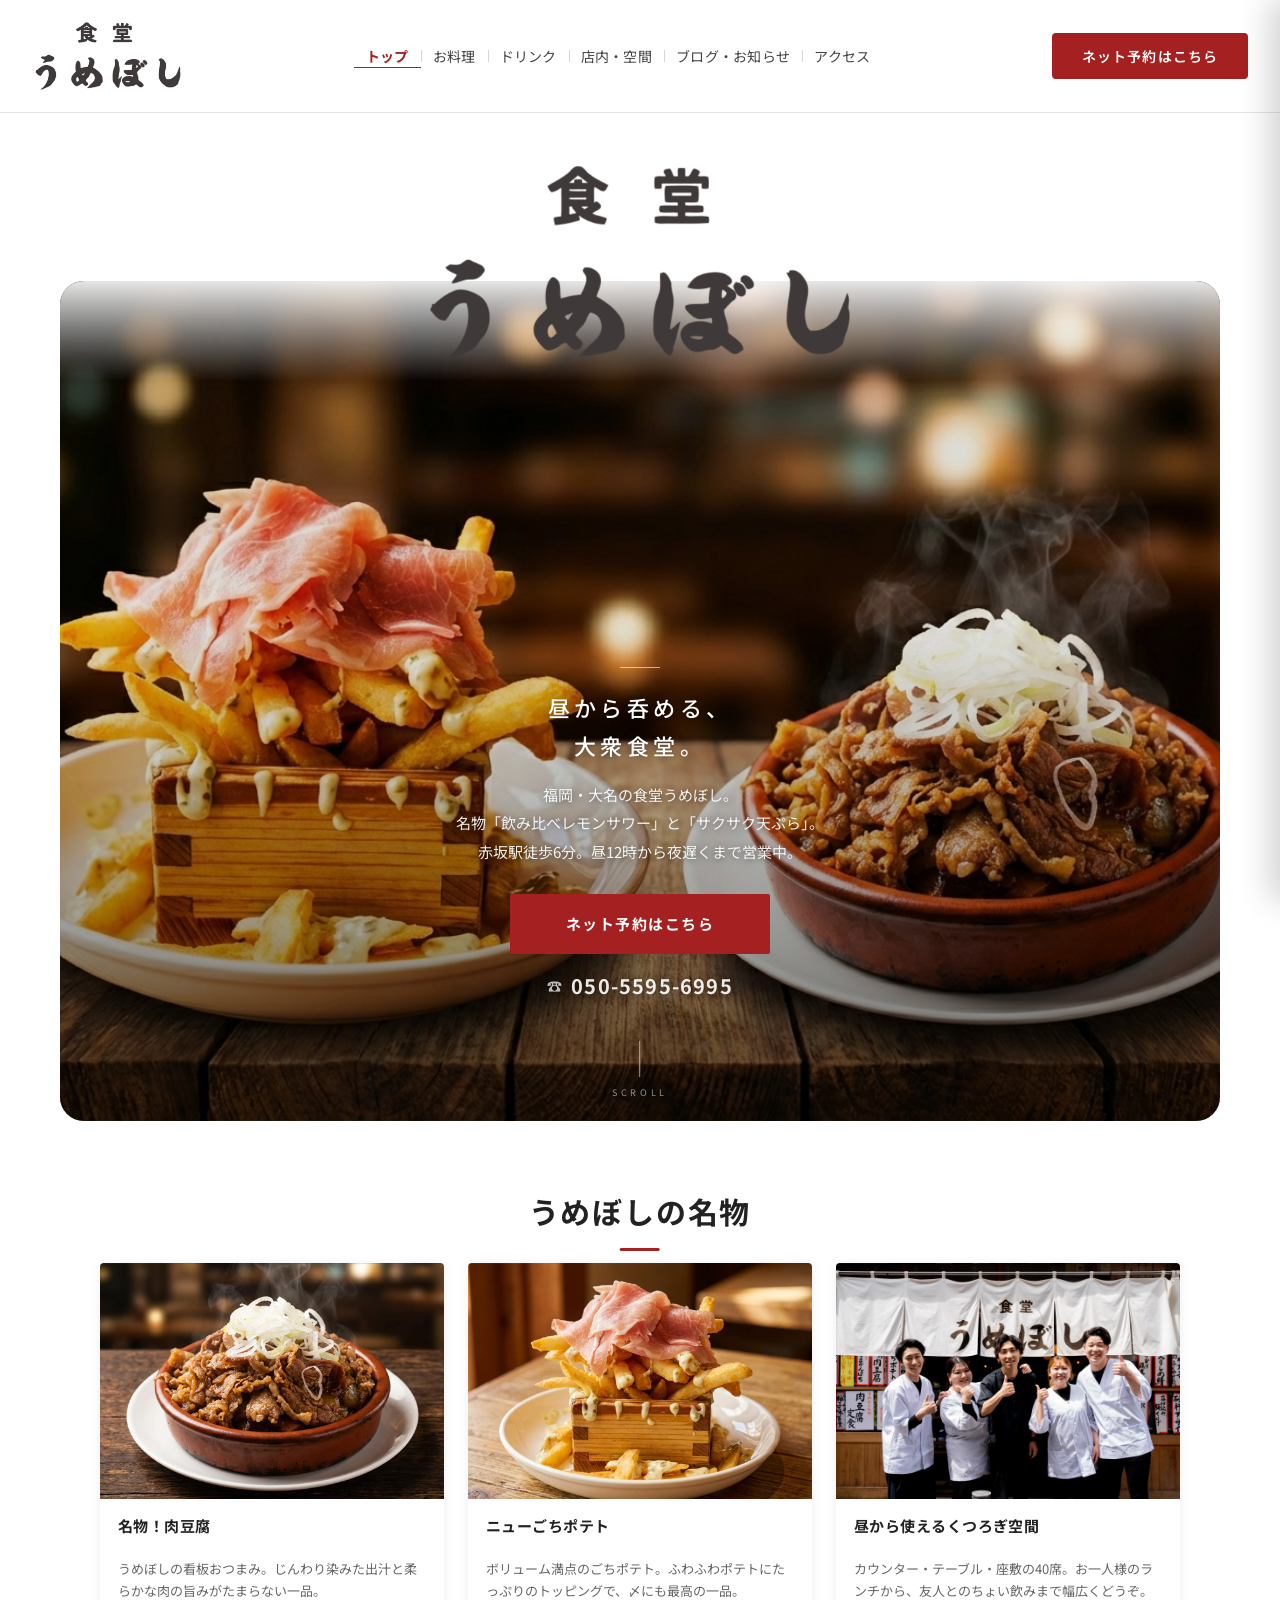
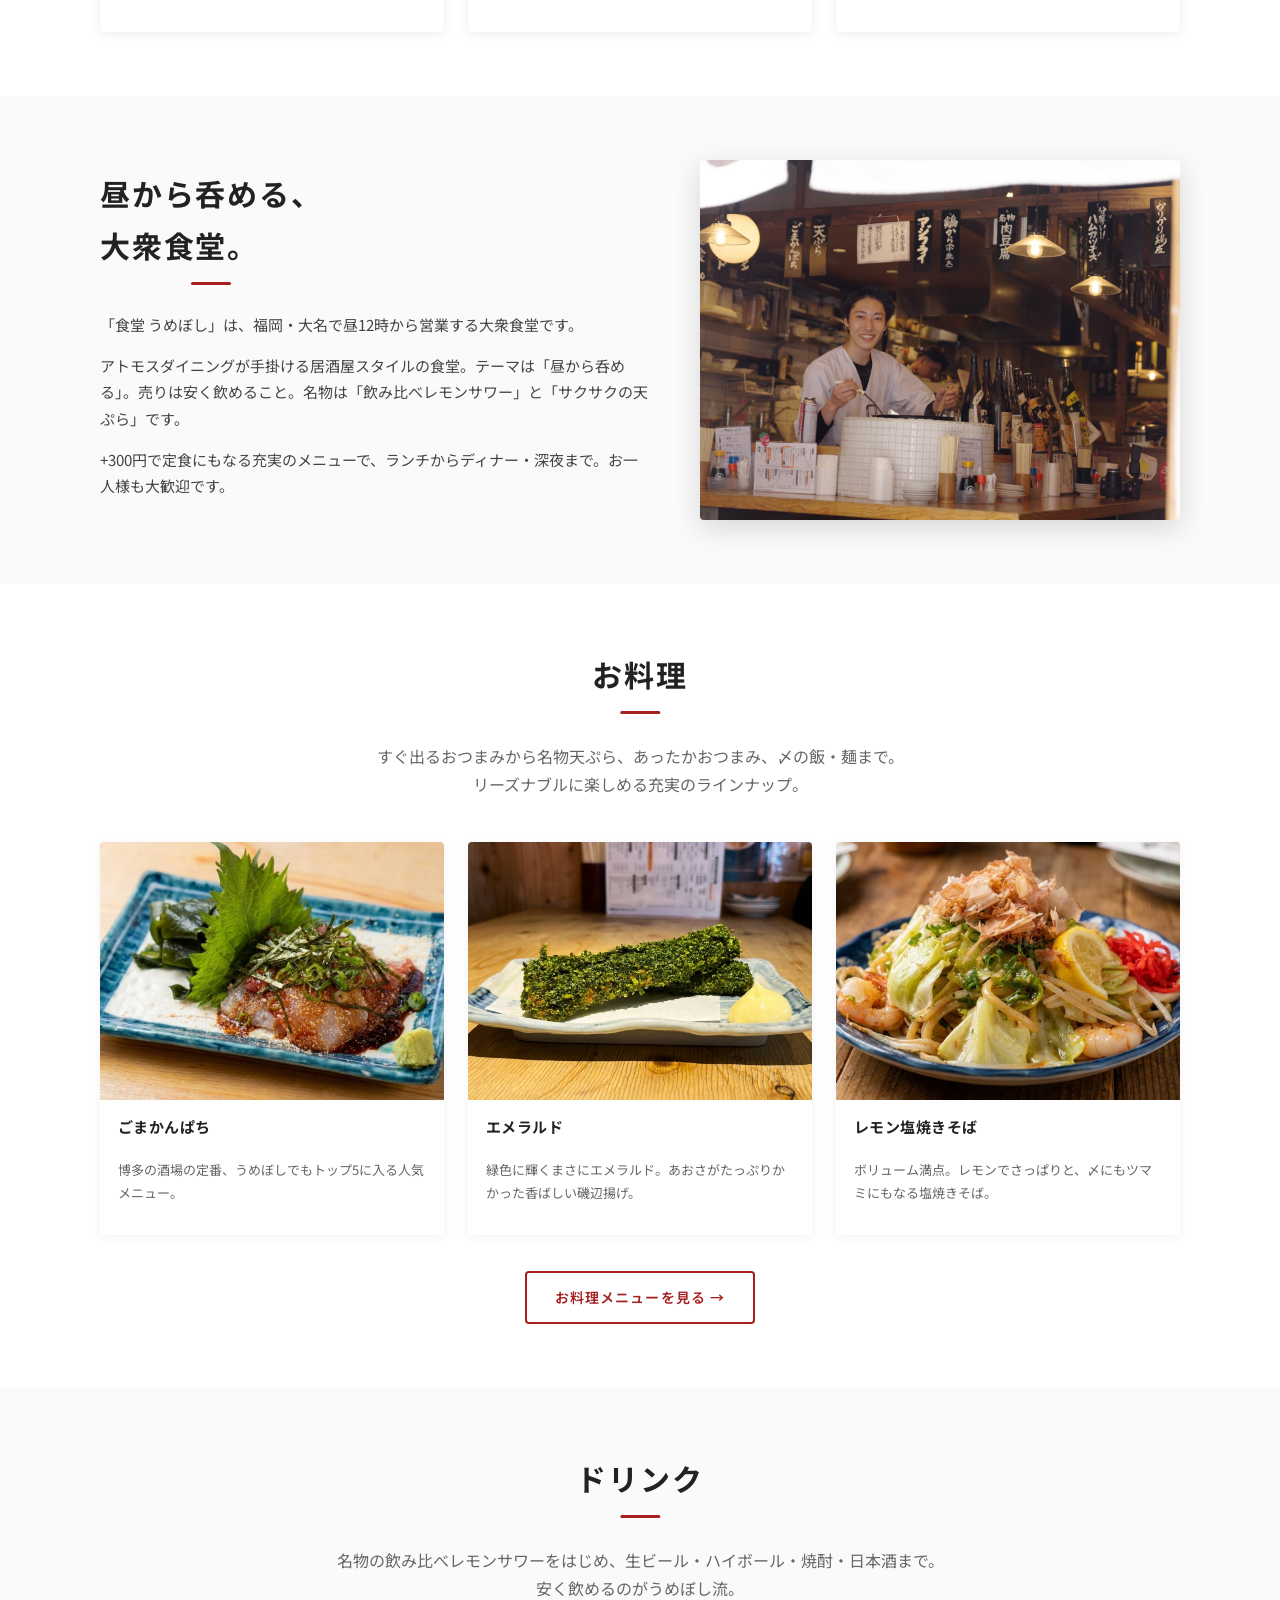
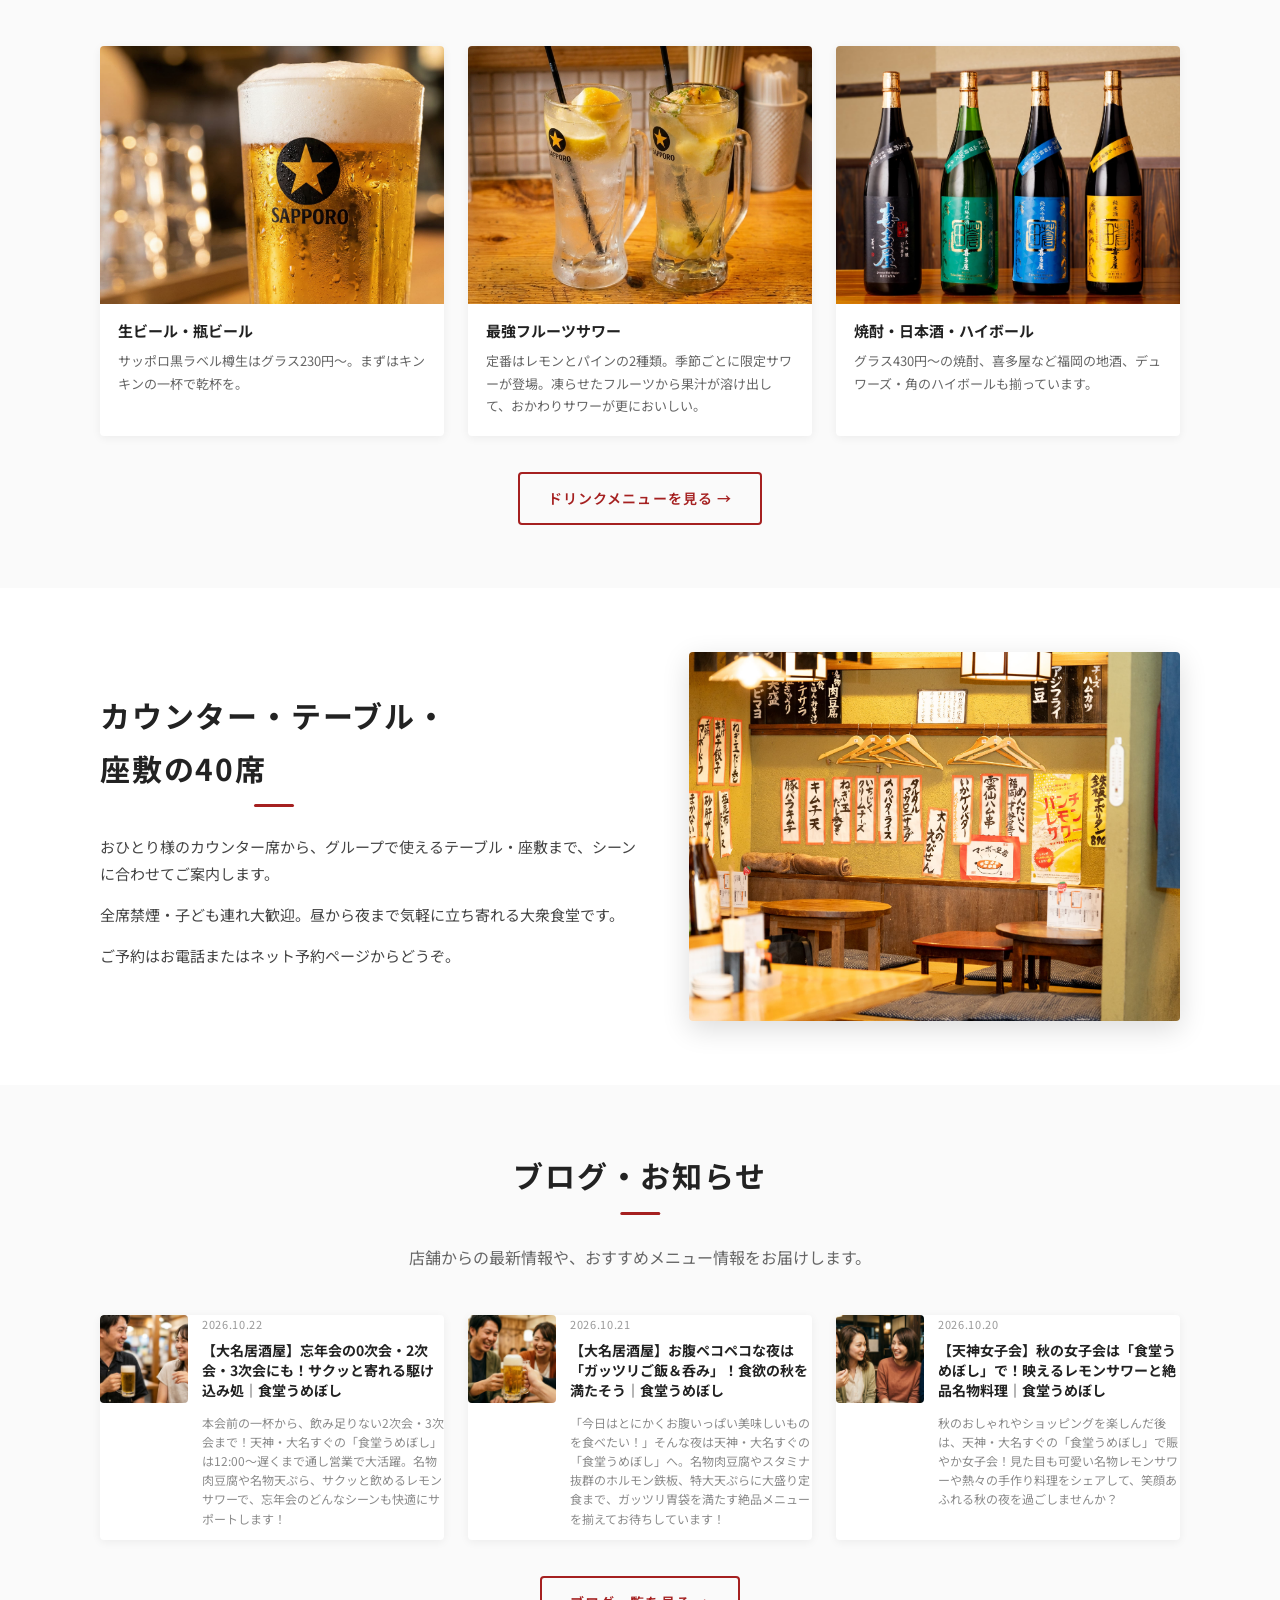
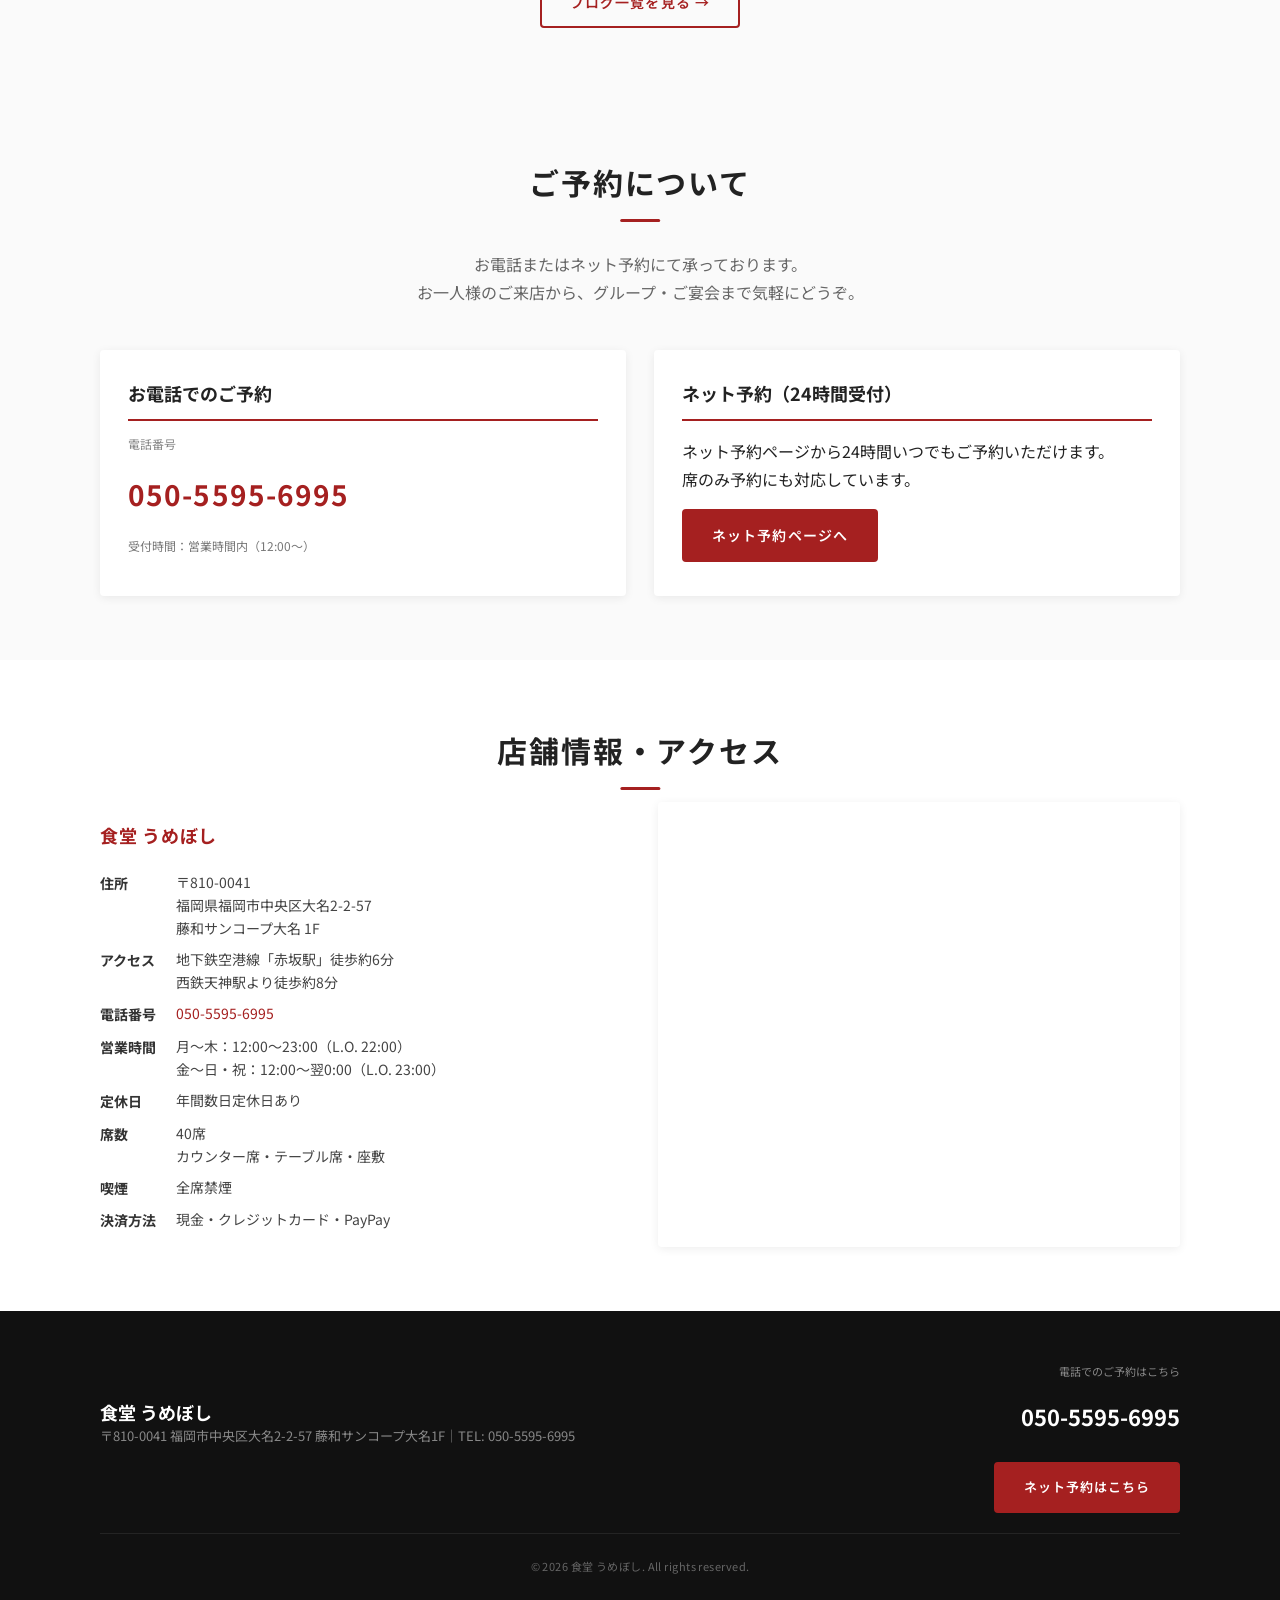
==== commit f7b4845f: "Harden blog rendering and update CMS without changing employee publishing" ====
--- a/index.html
+++ b/index.html
@@ -131,6 +131,7 @@
   gtag('js', new Date());
   gtag('config', 'G-2JK3BB0NMW');
 </script>
+<script src="vendor/blog-security.js"></script>
 </head>
 
 <body class="is-home" data-page="home">
@@ -360,7 +361,7 @@
       grid.innerHTML = '';
       top3.forEach(p => {
         const img = p.image ? String(p.image).replace(/^\.\.\//, './') : '';
-        const bg  = img ? `background-image:url('${esc(img)}');` : 'background:#f0f0f0;';
+        const bg  = img ? `background-image:url('${esc(BlogSecurity.imageURL(img))}');` : 'background:#f0f0f0;';
         const el  = document.createElement('article');
         el.className = 'blog-card';
         el.innerHTML = `
